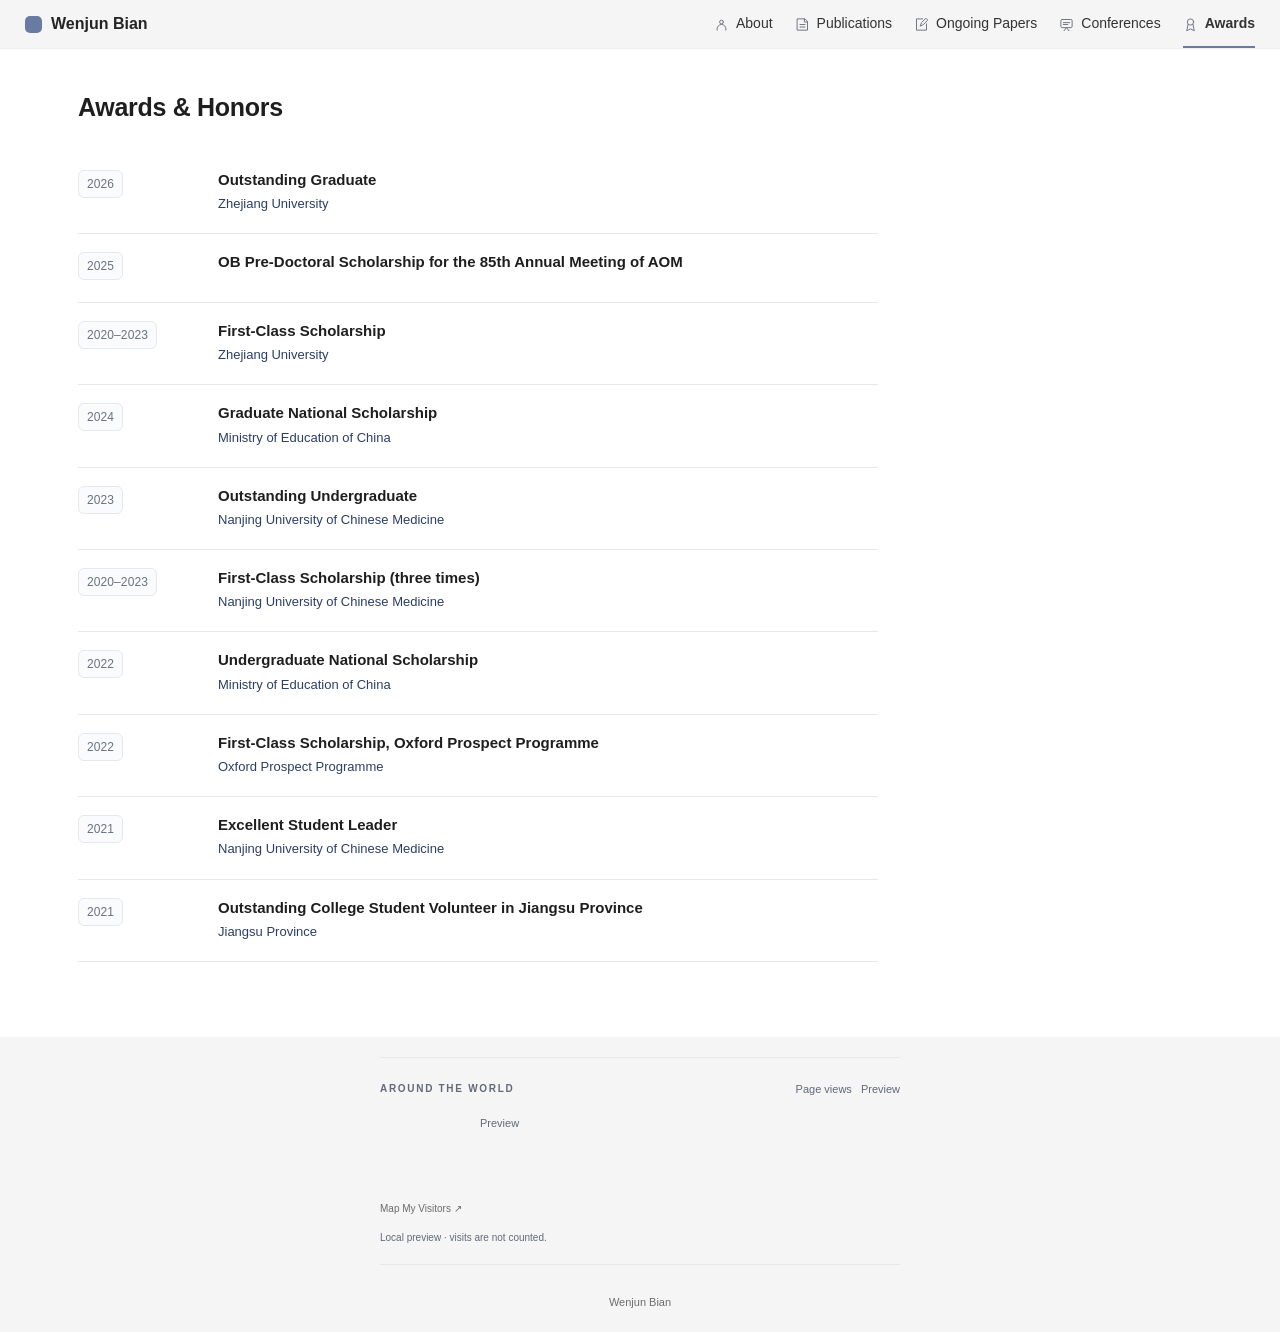
==== awards.html @ 64f79eb4 "Update website from CV Board revision 203" ====
<!doctype html>
<html lang="en"><head><meta charset="utf-8"><meta name="viewport" content="width=device-width,initial-scale=1"><meta name="referrer" content="no-referrer"><link rel="icon" href="data:image/svg+xml,%3Csvg%20xmlns%3D%22http%3A%2F%2Fwww.w3.org%2F2000%2Fsvg%22%20viewBox%3D%220%200%2032%2032%22%3E%3Crect%20x%3D%222%22%20y%3D%222%22%20width%3D%2228%22%20height%3D%2228%22%20rx%3D%228%22%20fill%3D%22%236a7ba2%22%2F%3E%3C%2Fsvg%3E"><title>Wenjun Bian · Awards</title><link rel="stylesheet" href="assets/site.css"></head>
<!-- Layout adapted from Sunkanghong Wang / PaperMod. See THIRD-PARTY-NOTICES.txt. -->
<body data-site-mode="package" data-current-page="awards"><a class="skip-link" href="#main">Skip to content</a><header class="site-header"><nav class="site-nav" aria-label="Main navigation"><a class="brand" href="index.html"><span class="brand-square" aria-hidden="true"></span>Wenjun Bian</a><ul class="site-menu"><li><a data-nav-page="about" href="index.html"><svg viewBox="0 0 24 24" fill="none" stroke="currentColor" stroke-width="1.6" stroke-linecap="round" stroke-linejoin="round" aria-hidden="true"><circle cx="12" cy="8" r="3"/><path d="M5 21v-2a7 7 0 0 1 14 0v2"/></svg>About</a></li><li><a data-nav-page="publications" href="publications.html"><svg viewBox="0 0 24 24" fill="none" stroke="currentColor" stroke-width="1.6" stroke-linecap="round" stroke-linejoin="round" aria-hidden="true"><path d="M4 3h12l4 4v14H4zM15 3v5h5M8 12h8M8 16h8"/></svg>Publications</a></li><li><a data-nav-page="ongoing-papers" href="ongoing-papers.html"><svg viewBox="0 0 24 24" fill="none" stroke="currentColor" stroke-width="1.6" stroke-linecap="round" stroke-linejoin="round" aria-hidden="true"><path d="M14 3H4v18h16V11M10 14l2-5 7-7 3 3-7 7z"/></svg>Ongoing Papers</a></li><li><a data-nav-page="conferences" href="conferences.html"><svg viewBox="0 0 24 24" fill="none" stroke="currentColor" stroke-width="1.6" stroke-linecap="round" stroke-linejoin="round" aria-hidden="true"><rect x="3" y="4" width="18" height="13" rx="2"/><path d="m8 22 4-5 4 5M7 9h10M7 12h7"/></svg>Conferences</a></li><li><a data-nav-page="awards" href="awards.html"><svg viewBox="0 0 24 24" fill="none" stroke="currentColor" stroke-width="1.6" stroke-linecap="round" stroke-linejoin="round" aria-hidden="true"><circle cx="12" cy="8" r="5"/><path d="m8 12-2 10 6-3 6 3-2-10"/></svg>Awards</a></li></ul></nav></header><main id="main"><section class="site-page paper-page" data-site-page="awards" aria-label="Awards"><div class="page-heading"><h1>Awards &amp; Honors</h1></div><div class="awards-list"><article class="award-row" id="record-hist-20261004-zju-unverified"><div><span class="experience-date">2026</span></div><div><h2>Outstanding Graduate</h2><div class="experience-subtitle">Zhejiang University</div></div></article><article class="award-row" id="record-award-1"><div><span class="experience-date">2025</span></div><div><h2>OB Pre-Doctoral Scholarship for the 85th Annual Meeting of AOM</h2></div></article><article class="award-row" id="record-c56f3f80-ce73-41f7-b70e-3d2e5900a125"><div><span class="experience-date">2020–2023</span></div><div><h2>First-Class Scholarship</h2><div class="experience-subtitle">Zhejiang University</div></div></article><article class="award-row" id="record-award-2"><div><span class="experience-date">2024</span></div><div><h2>Graduate National Scholarship</h2><div class="experience-subtitle">Ministry of Education of China</div></div></article><article class="award-row" id="record-hist-20261004-outstanding-undergrad"><div><span class="experience-date">2023</span></div><div><h2>Outstanding Undergraduate</h2><div class="experience-subtitle">Nanjing University of Chinese Medicine</div></div></article><article class="award-row" id="record-hist-20261004-firstclass"><div><span class="experience-date">2020–2023</span></div><div><h2>First-Class Scholarship (three times)</h2><div class="experience-subtitle">Nanjing University of Chinese Medicine</div></div></article><article class="award-row" id="record-award-3"><div><span class="experience-date">2022</span></div><div><h2>Undergraduate National Scholarship</h2><div class="experience-subtitle">Ministry of Education of China</div></div></article><article class="award-row" id="record-hist-20261004-oxford-scholarship"><div><span class="experience-date">2022</span></div><div><h2>First-Class Scholarship, Oxford Prospect Programme</h2><div class="experience-subtitle">Oxford Prospect Programme</div></div></article><article class="award-row" id="record-hist-20261004-student-leader"><div><span class="experience-date">2021</span></div><div><h2>Excellent Student Leader</h2><div class="experience-subtitle">Nanjing University of Chinese Medicine</div></div></article><article class="award-row" id="record-hist-20261004-jiangsu-volunteer"><div><span class="experience-date">2021</span></div><div><h2>Outstanding College Student Volunteer in Jiangsu Province</h2><div class="experience-subtitle">Jiangsu Province</div></div></article></div></section></main><footer class="site-footer"><section class="visitor-stats" aria-label="Website visits" data-visitor-stats data-counter-id="21522622" data-map-id="5mVQ2DKJAgKpBduEGVPouhYzG6Utl2SQx_JlQfQFcMo" data-map-type="globe"><div class="visitor-heading"><span>AROUND THE WORLD</span><div class="visitor-counter"><span>Page views</span><span data-visitor-counter><span class="visitor-status">—</span></span></div></div><div class="visitor-map" data-visitor-map><p class="visitor-status" data-map-status>Loading visitor map…</p></div><a class="visitor-credit" href="https://mapmyvisitors.com/" target="_blank" rel="noopener noreferrer">Map My Visitors ↗</a><p class="visitor-note" data-visitor-note>Page views include repeat visits. Locations are approximate.</p><noscript>Enable JavaScript to display visitor statistics.</noscript></section><span>Wenjun Bian</span></footer><button class="back-to-top" type="button" data-back-to-top aria-label="Back to top">↑</button><div class="site-toast" role="status" aria-live="polite"></div><script src="assets/site.js"></script></body></html>
---- assets/site.css ----
/* Adapted academic layout: Sunkanghong Wang / PaperMod (MIT). See THIRD-PARTY-NOTICES.txt. */
:root{--primary:#1e1e1e;--secondary:#626a78;--accent:#52658e;--accent-dark:#2c3e63;--soft:#f3f5f8;--card:#fafbfc;--border:#e6e8ec;--header:#f5f5f5}
*{box-sizing:border-box}html{scroll-behavior:smooth;scroll-padding-top:72px}body{margin:0;background:#fff;color:var(--primary);font-family:-apple-system,BlinkMacSystemFont,"Segoe UI","PingFang SC","Helvetica Neue",Arial,sans-serif;font-size:15px;line-height:1.65;-webkit-font-smoothing:antialiased}a{color:var(--accent-dark);text-decoration:none;text-underline-offset:3px}a:hover{text-decoration:underline}button{font:inherit;cursor:pointer}a:focus-visible,button:focus-visible,summary:focus-visible{outline:2px solid var(--accent);outline-offset:4px}img{max-width:100%}svg{width:17px;height:17px;flex:none;vertical-align:middle}h1,h2,h3,h4,p{margin:0}p{overflow-wrap:anywhere}h1,h2,h3{line-height:1.35}ul{padding-left:20px}button{color:inherit}.skip-link{position:fixed;top:-100px;left:20px;background:#fff;padding:10px;z-index:100}.skip-link:focus{top:4px}
.site-header{background:var(--header);border-bottom:1px solid #eeeeef}.site-nav{max-width:1500px;min-height:48px;margin:auto;display:flex;align-items:center;justify-content:space-between;padding:0 25px;gap:30px}.brand{display:flex;align-items:center;gap:9px;color:#242424;font-size:16px;font-weight:600;white-space:nowrap;min-height:48px}.brand:hover{text-decoration:none}.brand-square{background:#6a7ba2;width:17px;height:17px;border-radius:5px;flex:none}.site-menu{display:flex;gap:22px;align-items:center;list-style:none;padding:0;margin:0;flex-wrap:wrap}.site-menu a{display:flex;align-items:center;gap:7px;min-height:48px;color:#333;font-size:14px;white-space:nowrap;border-bottom:2px solid transparent;padding-top:2px}.site-menu a:hover{text-decoration:none;color:#52658e}.site-menu a.active{font-weight:600;border-bottom-color:#6a7ba2}.site-menu svg{width:15px;height:15px;color:#737782}
main{min-height:calc(100vh - 140px)}.site-page{max-width:1180px;margin:0 auto;padding:42px 28px 75px}.about-page{max-width:816px;padding-top:45px}.js .site-page[hidden]{display:none}.no-js-note{max-width:760px;margin:12px auto;padding:10px;color:var(--secondary);font-size:12px}
.about-hero{display:grid;grid-template-columns:180px minmax(0,1fr);gap:42px;align-items:center;padding:17px 0 37px}.about-hero.no-photo{grid-template-columns:1fr;padding-top:13px;padding-bottom:33px}.portrait-frame{border:1px solid var(--border);padding:6px;border-radius:18px;box-shadow:0 9px 26px -18px #0f19324d}.portrait{display:block;width:100%;max-height:260px;object-fit:cover;border-radius:12px}.about-name{font-size:34px;line-height:1.2;letter-spacing:-.7px;font-weight:700;overflow-wrap:anywhere}.about-name-cn{font-size:17px;color:var(--secondary);margin-top:5px}.about-role{font-size:15px;font-weight:550;color:var(--accent-dark);margin-top:15px;white-space:pre-wrap}.about-location{font-size:14px;color:var(--secondary);margin-top:6px}.short-bio{font-size:14px;line-height:1.8;color:var(--secondary);margin-top:13px}.short-bio p+p{margin-top:8px}.social-links{display:flex;gap:7px;flex-wrap:wrap;margin-top:16px}.social-link{display:inline-flex;align-items:center;gap:7px;padding:6px 10px;font-size:12px;line-height:1.5;border:1px solid var(--border);border-radius:6px;color:#333;background:#fff}.social-link:hover{background:#f5f7fb;text-decoration:none;border-color:#cbd1de}.social-link svg{width:14px;height:14px}
.about-section{border-bottom:1px solid var(--border);padding:29px 0 30px}.about-section:last-child{border-bottom:0}.section-label{font-size:11px;font-weight:650;letter-spacing:1.7px;text-transform:uppercase;color:#6a7180;display:flex;align-items:center;gap:10px;margin:0 0 21px}.section-label:before{content:"";height:1px;width:13px;background:#6a7ba2;flex:none}.prose{font-size:14px;line-height:1.85;white-space:normal;overflow-wrap:anywhere}.prose p{white-space:pre-wrap}.prose p+p{margin-top:13px}.interest-grid{display:grid;grid-template-columns:1fr 1fr;gap:12px}.interest{background:var(--card);border:1px solid var(--border);border-radius:9px;padding:17px 18px;font-size:13px;font-weight:550;display:flex;align-items:center;justify-content:space-between;gap:20px}.interest svg{color:#6a7ba2}.skill-group{background:var(--card);border:1px solid var(--border);border-radius:9px;padding:16px 18px;margin-bottom:12px}.skill-group h3{font-size:10px;color:#6a7180;text-transform:uppercase;letter-spacing:1.1px;margin-bottom:10px}.skill-tags{display:flex;gap:8px;flex-wrap:wrap}.skill-tag{display:inline-block;border:1px solid var(--border);background:#fff;border-radius:7px;padding:4px 10px;font-size:12px;color:#333}.skill-tag[open]{flex-basis:100%;border-radius:8px}.skill-tag summary{cursor:pointer}.skill-tag .prose{margin-top:10px;font-size:12px}.service-list .skill-tag{background:#f0f5ff;color:#1746a2;font-style:italic;border-color:#e3ebfa}
.timeline{border-left:1px solid #e6e8ec;margin-left:6px;padding-left:25px}.experience{position:relative;padding:0 0 25px;scroll-margin-top:30px}.experience:last-child{padding-bottom:0}.experience:before{position:absolute;content:"";width:8px;height:8px;border-radius:50%;border:2px solid #6a7ba2;background:#fff;left:-30px;top:7px}.experience-date{font-size:11px;color:#6a7180;letter-spacing:.1px;margin-bottom:4px}.experience h3{font-size:15px;font-weight:600;line-height:1.55}.experience-subtitle{font-size:13px;color:var(--accent-dark);line-height:1.7;margin-top:3px}.experience .prose{margin-top:9px;font-size:13px;color:#596171;line-height:1.75}.experience .record-links{margin-top:10px}.inline-status{font-size:11px;color:#6a7180;font-weight:400;margin-left:7px}.record-links{display:flex;flex-wrap:wrap;gap:7px;margin-top:13px}.record-link{font-size:11px;line-height:1.5;border:1px solid #dce3ee;padding:3px 9px;border-radius:5px;color:#2c3e63;background:#f7f9fc;display:inline-flex;align-items:center;gap:5px}.record-link:hover{background:#eef3ff;text-decoration:none}.record-link svg{width:12px;height:12px}.related{display:flex;flex-wrap:wrap;align-items:center;gap:5px 10px;font-size:11px;color:#6a7180;margin-top:12px}.related a{border-bottom:1px dotted #bdc7d8}.story-image{display:block;max-width:100%;max-height:420px;object-fit:contain;border-radius:8px;margin:16px 0 5px}.research-note{margin-top:14px}.research-note h4{font-size:10px;text-transform:uppercase;letter-spacing:1px;color:#6a7180;margin-bottom:5px}.research-note p{font-size:13px}.topic-tags{display:flex;gap:6px;flex-wrap:wrap;margin-top:13px}.topic-tags span{font-size:10px;border:1px solid var(--border);border-radius:5px;padding:3px 8px;color:#5f6878;background:#fafbfc}
.page-heading{display:flex;justify-content:space-between;gap:20px;align-items:center;margin-bottom:27px}.page-heading h1{font-size:25px;font-weight:650;letter-spacing:-.3px}.page-heading p{font-size:12px;color:var(--secondary);margin-top:6px}.view-toggle{display:none;padding:8px 16px;border:1px solid #65779e;border-radius:20px;background:#6a7ba2;color:#fff;font-size:12px;font-weight:600;white-space:nowrap;box-shadow:0 2px 5px #24314e17}.js .view-toggle{display:inline-flex}.view-toggle:hover{background:#52658e}.publication-layout{display:grid;grid-template-columns:minmax(0,1fr) 215px;gap:32px;align-items:start}.pub-card{border:1px solid var(--border);border-radius:9px;padding:24px;margin-bottom:22px;background:#fff;box-shadow:0 1px 2px #141e2f06;scroll-margin-top:25px;overflow-wrap:anywhere}.pub-card.with-image{display:grid;grid-template-columns:142px minmax(0,1fr);gap:22px}.pub-image{width:142px;max-height:165px;object-fit:contain;border-radius:5px}.pub-card h2{font-size:19px;line-height:1.5;font-weight:650;letter-spacing:-.35px}.pub-card h2 a{color:#202124}.pub-card h2 a:hover{color:#52658e;text-decoration:none}.authors{font-size:13px;line-height:1.8;color:#5f6368;margin-top:9px}.author-self{color:#242424;font-weight:600;text-decoration:underline;text-underline-offset:3px}.pub-meta{display:flex;gap:7px 9px;flex-wrap:wrap;align-items:center;font-size:12px;color:#666;margin-top:9px}.journal{background:#f0f5ff;color:#174ea6;font-size:11px;font-style:italic;font-weight:550;padding:3px 9px;border-radius:20px}.citation-tail{color:#6a7180;font-size:11px}.pub-status{background:#f5f6f8;border-radius:20px;padding:2px 8px;font-size:10px;color:#6a7180}.pub-overview{margin-top:15px;border-top:1px solid #edf0f3;padding-top:12px;color:#5f6878}.pub-overview summary{cursor:pointer;font-size:11px;font-weight:600;letter-spacing:.5px}.pub-overview .prose{font-size:13px;margin-top:9px}.publication-timeline{position:sticky;top:28px;padding-top:13px;max-height:80vh;overflow:auto}.publication-timeline h2{font-size:11px;font-weight:600;letter-spacing:1.2px;margin-bottom:22px}.year-block{border-left:1px solid var(--border);padding:0 0 19px 17px;position:relative;margin-left:6px}.year-block:before{content:"";position:absolute;left:-5px;top:5px;width:8px;height:8px;border:2px solid #5f6f91;border-radius:50%;background:#fff}.year-block h3{font-size:12px;font-weight:600;margin-bottom:8px}.year-block a{display:block;overflow:hidden;text-overflow:ellipsis;white-space:nowrap;font-size:11px;line-height:1.9;color:#626975;margin-bottom:3px}.year-block a:hover{color:#2c3e63}.citation-list{display:none}.list-mode .publication-cards{display:none}.list-mode .citation-list{display:block}.citation-list article{padding:19px 0;border-bottom:1px solid var(--border);font-size:14px;line-height:1.85;overflow-wrap:anywhere}.citation-list article:first-child{padding-top:0}.citation-list .record-links{margin-top:9px}.citation-list .paper-title{font-weight:550}.citation-list .venue{font-style:italic}.paper-page .record-list{max-width:820px}.paper-group{margin-bottom:30px}.paper-group h2{font-size:11px;letter-spacing:1.5px;text-transform:uppercase;color:#6a7180;margin-bottom:17px;border-bottom:1px solid var(--border);padding-bottom:12px}.paper-entry{font-size:14px;line-height:1.85;padding:0 0 20px;margin-bottom:17px;border-bottom:1px solid #edf0f3;overflow-wrap:anywhere}.paper-entry:last-child{border:0}.paper-entry .title{font-weight:550}.paper-entry .prose{margin-top:9px;font-size:13px;color:#626a78}.paper-entry .record-links{margin-top:9px}.paper-entry .stage{color:#536991;font-size:12px;display:block;margin-top:5px}.entry-year{font-size:11px;color:#6a7180;margin-bottom:4px}.awards-list{max-width:800px}.award-row{padding:18px 0;border-bottom:1px solid var(--border);display:grid;grid-template-columns:120px minmax(0,1fr);gap:20px}.award-row .experience-date{background:var(--card);border:1px solid var(--border);border-radius:6px;padding:4px 8px;align-self:start;display:inline-block;line-height:1.5}.award-row h2{font-size:15px;font-weight:600}.award-row .prose{font-size:13px;color:#626a78;margin-top:8px}.moment-card{border-bottom:1px solid var(--border);padding:0 0 30px;margin-bottom:30px}.moment-card h2{font-size:21px;margin:6px 0 14px}.moment-card .prose{font-size:14px}.site-footer{background:#f5f5f5;color:#6c6c6c;font-size:11px;text-align:center;min-height:72px;display:flex;align-items:center;justify-content:center;padding:20px 24px}.site-footer a{color:inherit}.empty-about{font-size:14px;color:#6a7180;padding-top:28px}.featured-list{display:grid;gap:10px}.featured-list a{padding:13px 16px;border:1px solid var(--border);border-radius:8px;background:var(--card);font-size:13px;font-weight:500}
@media(min-width:1500px){.site-page:not(.about-page){max-width:1220px}}
@media(max-width:1050px){.site-nav{gap:15px;padding:0 20px;flex-wrap:wrap;justify-content:flex-start}.site-menu{gap:19px}.site-menu a{min-height:42px}.publication-layout{grid-template-columns:minmax(0,1fr) 175px;gap:24px}.pub-card{padding:20px}.pub-card h2{font-size:18px}}
@media(max-width:760px){.site-nav{display:block;padding:0 18px}.brand{min-height:45px;font-size:15px}.site-menu{gap:20px;flex-wrap:nowrap;overflow:auto;scrollbar-width:thin;padding-bottom:1px}.site-menu a{font-size:12px;min-height:38px;gap:5px}.site-menu svg{width:13px;height:13px}.site-page{padding:30px 20px 45px}.about-page{padding-top:22px}.about-hero{grid-template-columns:110px minmax(0,1fr);gap:22px;padding:18px 0 27px}.about-name{font-size:27px;letter-spacing:-.5px}.about-name-cn{font-size:14px}.about-role{font-size:13px}.about-location{font-size:12px}.social-links{gap:6px}.social-link{font-size:11px;padding:5px 8px}.about-hero.no-photo{padding-top:10px}.about-section{padding:25px 0}.section-label{font-size:10px;margin-bottom:18px}.prose{font-size:13px}.interest-grid{gap:9px}.interest{padding:14px;font-size:12px}.publication-layout{grid-template-columns:1fr}.publication-timeline{display:none}.pub-card{padding:19px;margin-bottom:16px}.pub-card h2{font-size:17px}.pub-card.with-image{grid-template-columns:90px minmax(0,1fr);gap:15px}.pub-image{width:90px}.page-heading h1{font-size:23px}.view-toggle{padding:7px 13px;font-size:11px}.authors{font-size:12px}.pub-meta{gap:6px}.journal{font-size:10px}.award-row{grid-template-columns:85px minmax(0,1fr);gap:15px}.experience h3,.award-row h2{font-size:14px}.paper-entry,.citation-list article{font-size:13px}.site-footer{font-size:10px}}
@media(max-width:420px){.about-hero{grid-template-columns:1fr;gap:22px}.portrait-frame{width:135px}.about-name{font-size:28px}.short-bio{font-size:13px}.pub-card.with-image{grid-template-columns:1fr}.pub-image{width:120px}.interest-grid{grid-template-columns:1fr}.summary-private{display:none}}
@media(prefers-reduced-motion:reduce){html{scroll-behavior:auto}}
@media print{.site-header,.view-toggle,.publication-timeline,.site-footer{display:none}.site-page{display:block!important;max-width:none;padding:15px 0}.site-page[hidden]{display:block!important}.publication-layout{display:block}.pub-card,.experience{break-inside:avoid}.pub-overview{display:block}.pub-overview>.prose{display:block}.list-mode .publication-cards{display:block}.list-mode .citation-list{display:none}}
/* Complete About composition and hover/focus interactions, adapted from the reference. */
.about-page{max-width:936px;padding:30px 36px 70px}.about-hero{grid-template-columns:200px minmax(0,1fr);gap:48px;padding:28px 0 36px;margin-bottom:0}.portrait-frame{padding:7px;border-radius:18px;align-self:center}.portrait{width:200px;border-radius:14px}.portrait-monogram{width:100%;aspect-ratio:4/5;background:#f0f2f7;border-radius:12px;display:flex;flex-direction:column;align-items:center;justify-content:center;color:#52658e;border:1px solid #e3e7ef}.portrait-monogram>span{font-family:Georgia,serif;font-size:68px;letter-spacing:-7px;padding-right:7px}.portrait-monogram>small{font-size:12px;letter-spacing:3px;margin-top:17px;color:#717e96}.portrait-fallback{font-size:64px;text-align:center;display:block}.portrait-fallback[hidden]{display:none}.about-name{font-size:34px;line-height:1.15;margin-bottom:4px}.about-name-cn{margin:0 0 14px;letter-spacing:.5px}.about-motto{font:italic 16px/1.65 Georgia,serif;color:#6a7180;margin:0 0 16px}.about-role{margin:0 0 5px;font-weight:500}.about-affiliation{font-size:14px;color:#6a7180;line-height:1.65;margin-bottom:4px}.about-affiliation a{color:inherit;border-bottom:1px solid #dce1e9}.about-location{margin:0 0 14px;font-size:13px}.social-links{gap:8px;margin-top:16px;align-items:start}.social-link{font-size:12px;padding:7px 11px;border-radius:8px;transition:transform .18s,border-color .18s,box-shadow .18s}.social-link:hover{transform:translateY(-1px);border-color:#65728a;box-shadow:0 4px 12px #0f19320f}.primary-link{background:#252b35;color:#fff;border-color:#252b35}.primary-link:hover{background:#111;color:#fff}.about-section{padding:26px 0 29px}.section-label{font-size:12px;letter-spacing:1.6px;margin-bottom:20px}.about-prose{font-size:14px;line-height:1.9}.about-prose p+p{margin-top:16px}.about-prose a,.experience-summary a{color:#395c87;border-bottom:1px solid #ccd6e3}.about-work-link{margin-top:17px;font-size:12px;font-weight:600}.about-work-link a{display:inline-flex;align-items:center;gap:8px}.about-work-link svg{width:14px}
.hover-wrap{position:relative;display:inline-flex}.hover-panel{position:absolute;left:0;bottom:calc(100% + 10px);width:max-content;max-width:min(340px,calc(100vw - 44px));padding:13px 15px;background:#fff;border:1px solid var(--border);border-radius:12px;box-shadow:0 10px 28px #0f193224;opacity:0;visibility:hidden;pointer-events:none;transform:translateY(4px);transition:opacity .18s,visibility .18s,transform .18s;z-index:40}.hover-panel:after{content:"";position:absolute;height:12px;left:0;right:0;bottom:-12px}.hover-wrap:not(.dismissed):hover>.hover-panel,.hover-wrap:not(.dismissed):focus-within>.hover-panel,[data-popover].is-open>.hover-panel{opacity:1;visibility:visible;pointer-events:auto;transform:translateY(0)}.email-panel{display:flex;align-items:center;gap:12px;font-size:12px;white-space:nowrap}.copy-email{background:#f3f5f8;color:#52658e;border:1px solid #e2e6ed;padding:4px 8px;border-radius:5px;font-size:11px}.qr-wrap .hover-panel{text-align:center;width:230px;padding:12px}.qr-wrap .hover-panel>svg{display:block;width:204px;height:204px;max-width:100%}.qr-wrap .hover-panel img{width:200px;max-width:100%;height:auto}.qr-wrap .hover-panel p{font-size:11px;color:#626a78;max-width:205px;margin-top:8px}
.interest-grid{gap:14px}.interest-card{position:relative;background:#fafbfc;border:1px solid var(--border);border-radius:12px;transition:transform .2s,border-color .2s,box-shadow .2s}.interest-trigger{border:0;background:transparent;text-align:left;padding:18px 20px;display:flex;justify-content:space-between;align-items:center;gap:16px;width:100%;font-size:14px;line-height:1.5;font-weight:600;border-radius:12px;min-height:84px}.interest-icon{display:flex;align-items:center;justify-content:center;width:36px;height:36px;border:1px solid var(--border);border-radius:10px;background:#fff;color:#52658e;flex:none}.interest-icon svg{width:20px;height:20px}.interest-card:hover{border-color:#8b9abb;transform:translateY(-2px);box-shadow:0 8px 22px -10px #0f193224}.interest-pop{width:340px;max-width:min(340px,calc(100vw - 44px));bottom:calc(100% + 10px);left:0}.interest-pop .prose{font-size:13px;line-height:1.75;color:#6a7180}.interest-pop a{display:inline-block;margin-top:5px;font-size:12px;color:#3e5e8e}.interest-card:not(.dismissed):hover>.hover-panel,.interest-card:not(.dismissed):focus-within>.hover-panel{opacity:1;visibility:visible;pointer-events:auto;transform:translateY(0)}.skill-group{padding:17px 20px;border-radius:11px;background:#fafbfc}.skill-group h3{font-size:11px;font-weight:600;color:#63718b;letter-spacing:1px;margin-bottom:12px}.skill-chips{display:flex;flex-wrap:wrap;gap:8px}.skill-chip{font-size:12px;background:#fff;border:1px solid #e3e7ed;border-radius:7px;padding:5px 10px;line-height:1.5}.skill-chip a{color:#4c638a}
.rich-timeline{padding-left:26px;margin-left:6px}.rich-experience{display:flex;gap:17px;padding-bottom:29px}.rich-experience:before{top:23px;left:-32px;width:10px;height:10px;border-color:#52658e}.institution-mark{flex:none;display:flex;align-items:center;justify-content:center;width:55px;height:55px;background:#f1f3f7;border:1px solid #e0e5ee;border-radius:12px;overflow:hidden;transition:background .2s}.institution-mark:hover{background:#e9edf6;text-decoration:none}.institution-badge{color:#53668e;font-weight:650;font-size:10px;letter-spacing:.4px}.experience-body{flex:1;min-width:0}.experience-date{font-size:12px;margin-bottom:4px}.experience h3{font-size:15px;font-weight:600}.experience-subtitle{font-size:13px}.experience-subtitle a{color:#395c87}.experience-meta{font-size:12px;line-height:1.7;color:#788294;margin-top:4px}.experience-meta a{color:#52658e}.experience .prose{font-size:13px;line-height:1.8;margin-top:9px}.experience .prose p+p{margin-top:7px}.connect-panel{border:1px solid #e3e7ef;border-radius:12px;padding:24px;margin-top:24px;background:#fafbfc}.connect-panel h2{font-size:17px;font-weight:600;margin-bottom:8px}.connect-panel p{font-size:13px;color:#6a7180;margin-bottom:16px}.back-to-top{position:fixed;bottom:24px;right:24px;width:39px;height:39px;border:1px solid #dce2ec;border-radius:50%;background:#f3f5f9;color:#52658e;font-size:21px;box-shadow:0 3px 10px #25385612;opacity:0;pointer-events:none;transform:translateY(8px);transition:opacity .2s,transform .2s;z-index:25}.back-to-top.visible{opacity:1;pointer-events:auto;transform:none}.site-toast{position:fixed;bottom:22px;left:50%;transform:translateX(-50%);background:#2c3e63;color:#fff;border-radius:8px;padding:10px 16px;font-size:12px;z-index:100;display:none}.site-toast.visible{display:block}
@media(max-width:760px){.about-page{padding:22px 24px 45px}.about-hero{grid-template-columns:145px minmax(0,1fr);gap:28px;padding-top:20px}.about-name{font-size:29px}.about-name-cn{font-size:15px;margin-bottom:10px}.about-motto{font-size:14px;margin-bottom:13px}.about-role{font-size:13px}.about-affiliation{font-size:12px}.portrait-monogram>span{font-size:55px}.social-link{font-size:11px;padding:6px 9px}.interest-trigger{padding:15px;font-size:13px;min-height:86px;gap:10px}.interest-pop{max-width:min(290px,calc(100vw - 48px))}.interest-card:nth-child(even) .interest-pop{left:auto;right:0}.welcome-trigger{font-size:11px;gap:9px}.welcome-trigger small{font-size:9px}.section-label{font-size:11px}.about-prose{font-size:13px}.rich-experience{gap:13px}.institution-mark{width:44px;height:44px}.institution-badge{font-size:9px}.experience h3{font-size:14px}.experience-date{font-size:11px}.experience .prose{font-size:12px}.back-to-top{bottom:16px;right:16px}.hover-wrap .hover-panel{max-width:calc(100vw - 48px)}.email-panel{white-space:normal;flex-wrap:wrap}.email-panel a{overflow-wrap:anywhere}.qr-wrap .hover-panel{left:auto;right:0}}
@media(max-width:540px){.about-hero{grid-template-columns:1fr;gap:27px}.portrait-frame{width:152px}.portrait-monogram{aspect-ratio:1}.portrait-monogram>span{font-size:51px}.portrait-monogram>small{margin-top:4px;font-size:10px}.about-name{font-size:31px}.about-role{font-size:14px}.about-affiliation{font-size:13px}.about-location{font-size:12px}.social-link{font-size:12px}.interest-grid{grid-template-columns:1fr}.interest-trigger{min-height:68px;font-size:14px}.interest-pop,.interest-card:nth-child(even) .interest-pop{left:0;right:auto;width:100%;max-width:100%}.welcome-trigger{display:block;line-height:1.9}.welcome-trigger small{margin-top:3px}.rich-timeline{padding-left:21px}.rich-experience:before{left:-27px}.institution-mark{width:38px;height:38px}.institution-badge{font-size:8px}.rich-experience{gap:10px}.qr-wrap .hover-panel{left:0;right:auto}.about-section{padding:25px 0}.skill-group{padding:16px}.skill-chip{font-size:11px}.about-hero .hover-panel{bottom:auto;top:calc(100% + 10px)}.about-hero .hover-panel:after{bottom:auto;top:-12px}.back-to-top{width:35px;height:35px}}
@media(prefers-reduced-motion:reduce){*,*:before,*:after{scroll-behavior:auto!important;transition:none!important}}
@media print{.hover-panel,.social-links,.back-to-top,.site-toast{display:none!important}.about-hero{grid-template-columns:100px 1fr}.portrait-frame{width:100px}.portrait-monogram>span{font-size:35px}.interest-pop{position:static;opacity:1;visibility:visible;transform:none;width:auto;max-width:none;box-shadow:none;border:0;display:block!important}.interest-card{break-inside:avoid}.interest-trigger{min-height:0}.site-header,.site-footer,.connect-panel{display:none}}
.hover-panel{translate:var(--popup-shift,0px) 0}
/* On touch-sized layouts, expand in-flow to avoid clipping or viewport zoom. */
@media(max-width:760px){
 .hover-wrap>.hover-panel,.interest-card>.hover-panel{display:none;position:static;translate:none;transform:none!important;max-width:100%;width:100%;margin-top:10px}
 .hover-wrap.is-open{flex-basis:100%;display:block}
 .hover-wrap.is-open>.hover-panel,.interest-card.is-open>.hover-panel{display:block;opacity:1;visibility:visible;pointer-events:auto}
 .hover-wrap.email-wrap.is-open>.email-panel{display:flex;width:max-content;max-width:100%;flex-wrap:wrap}
 .hover-wrap.qr-wrap.is-open>.hover-panel{width:230px;max-width:100%}
 .interest-card>.hover-panel{margin:0;border:0;border-top:1px solid #e6e8ec;border-radius:0 0 12px 12px;box-shadow:none;padding:14px 17px}
 .interest-card:hover{transform:none}.hover-panel:after{display:none}
}

/* Publications: mouse previews and deliberate, accessible expansion. */
.pub-card{transition:border-color .18s,box-shadow .18s}.pub-card:hover{border-color:#bec9dc;box-shadow:0 5px 20px #24314e09}.pub-details{margin-top:18px;border-top:1px solid #e8ecf2}.pub-details-toggle{display:flex;align-items:center;gap:12px;list-style:none;padding:13px 0 3px;cursor:pointer;color:#53678c;font-size:12px;font-weight:600}.pub-details-toggle::-webkit-details-marker{display:none}.pub-details-hint{font-size:10px;font-weight:400;color:#7d8796;margin-left:auto}.pub-chevron{font-size:19px;line-height:1;transition:transform .2s}.pub-details[open]>.pub-details-toggle .pub-chevron{transform:rotate(180deg)}.pub-details-body{margin-top:14px;padding:19px 20px;background:#f7f9fc;border:1px solid #e7ecf3;border-radius:8px;color:#475263;animation:paper-reveal .18s ease-out}.pub-details-body h3{font-size:10px;letter-spacing:1.2px;text-transform:uppercase;color:#65738b;margin:0 0 9px}.pub-details-body .prose{font-size:13px;line-height:1.85}.pub-synopsis{margin-bottom:15px}.pub-section{border-top:1px solid #e0e6ef;padding:11px 0}.pub-section>summary{cursor:pointer;font-size:12px;color:#465b7f;font-weight:600;list-style-position:inside}.pub-section>.prose{padding:9px 0 1px}.pub-keywords{padding:12px 0}.pub-keywords .topic-tags{margin:0}.pub-keywords .topic-tags span{background:#fff;border:1px solid #dfe6f0;color:#526584;font-size:10px}.pub-cite .prose{font-size:12px}.citation-copy{display:none;margin-top:12px;border:1px solid #c5d0e1;border-radius:5px;padding:5px 10px;background:#fff;color:#465b7f;font-size:11px}.js .citation-copy{display:inline-block}.citation-copy:hover{background:#edf2f9}.copy-status{margin-left:10px;font-size:11px;color:#586d59}.pub-list-entry .pub-details{border-top:0;margin-top:6px}.pub-list-entry .pub-details-toggle{padding-top:4px}.pub-list-entry .pub-details-hint{margin-left:0}.pub-list-entry .pub-chevron{margin-left:auto}.pub-details-body .related{border-top:1px solid #e0e6ef;padding-top:12px}.pub-card>div{min-width:0}.pub-details-body a{overflow-wrap:anywhere}
@keyframes paper-reveal{from{opacity:.45;transform:translateY(-4px)}to{opacity:1;transform:none}}
@media(max-width:760px){.pub-details-hint{display:none}.pub-chevron{margin-left:auto}.pub-details-body{padding:15px}.pub-details-toggle{padding-top:12px;min-height:40px}.pub-section>summary{padding:3px 0}}
@media(prefers-reduced-motion:reduce){.pub-details-body{animation:none}.pub-chevron,.pub-card{transition:none}}
@media print{.pub-details,.pub-details-body{display:block!important}.pub-details:not([open])>*:not(summary){display:block!important}.citation-copy,.copy-status{display:none!important}}

.author-self{font-weight:700;color:#242424}

/* Original article figures retain their full axes, legends and captions. */
.pub-card.with-image{grid-template-columns:210px minmax(0,1fr);gap:24px}.pub-figure-cover{align-self:start}.paper-figure{margin:0}.figure-zoom{display:block;border:1px solid #e2e7ef;border-radius:8px;padding:12px;background:#fafbfd;cursor:zoom-in;text-align:center;color:#647591}.figure-zoom:hover{border-color:#9caecb;text-decoration:none;background:#f4f7fb}.figure-zoom .pub-image{display:block;width:100%;height:145px;max-height:none;object-fit:contain;border-radius:0;background:#fff}.figure-zoom>span{font-size:10px;display:block;margin-top:9px}.paper-figure figcaption{font-size:10px;line-height:1.65;color:#707987;margin-top:9px}.pub-section .paper-figure{margin-top:12px;max-width:450px}.figure-lightbox{border:1px solid #d9dfe9;border-radius:12px;width:min(1200px,94vw);max-width:94vw;max-height:92dvh;padding:0;color:#27303d;background:#fff;box-shadow:0 20px 80px #0004}.figure-lightbox::backdrop{background:#101827bd;backdrop-filter:blur(3px)}.figure-lightbox-bar{display:flex;align-items:center;gap:16px;padding:13px 20px;border-bottom:1px solid #e4e8ef;position:sticky;top:0;background:#fff;z-index:1}.figure-lightbox-bar b{font-size:13px;margin-right:auto}.figure-lightbox-bar button,.figure-lightbox-bar a{font-size:12px;padding:6px 12px;border:1px solid #d0d8e4;background:#fff;border-radius:5px;color:#475c7c}.figure-lightbox-image{display:block;width:100%;height:auto;max-height:68dvh;object-fit:contain;padding:24px}.figure-lightbox-caption{font-size:13px;line-height:1.7;padding:0 24px 24px;color:#56637a}.figure-lightbox.zoomed .figure-lightbox-image{width:auto;max-width:none;max-height:none;object-fit:initial}.figure-lightbox-view{overflow:auto;max-height:72dvh}.figure-lightbox-open{overflow:hidden}
@media(max-width:760px){.pub-card.with-image{grid-template-columns:1fr}.pub-figure-cover{width:100%}.figure-zoom .pub-image{height:175px}.paper-figure figcaption{font-size:11px}.figure-lightbox-bar{padding:10px;gap:7px}.figure-lightbox-bar b{font-size:11px}.figure-lightbox-bar button,.figure-lightbox-bar a{padding:5px 8px;font-size:11px}.figure-lightbox-image{padding:12px}.figure-lightbox-caption{font-size:12px;padding:12px}}

/* Visitor statistics: compact, centered, with the site's existing muted palette. */
.visitor-stats{max-width:520px;margin:0 auto 28px;padding:22px 0 18px;border-top:1px solid var(--border);border-bottom:1px solid var(--border);text-align:left}
.visitor-heading{display:flex;justify-content:space-between;align-items:center;gap:18px;margin-bottom:16px;color:var(--secondary);font-size:10px;letter-spacing:1.7px;font-weight:600}
.visitor-counter{display:flex;align-items:center;gap:9px;font-size:11px;letter-spacing:0;font-weight:400}.visitor-counter img{display:block;max-height:22px;max-width:120px}.visitor-counter .visitor-credit{font-size:9px}
.visitor-map{width:100%;min-height:80px;overflow:hidden;border-radius:8px}.visitor-map #mapmyvisitors-widget{max-width:100%;margin:0 auto}.visitor-map img{max-width:100%}
.visitor-credit{display:inline-block;font-size:10px;margin-top:7px;color:var(--secondary)}.visitor-note{font-size:10px;color:var(--secondary);line-height:1.7;margin:12px 0 0}.visitor-status{font-size:11px;font-weight:400;letter-spacing:0;color:var(--secondary)}
@media(max-width:540px){.visitor-heading{align-items:flex-start;flex-direction:column;gap:12px}.visitor-stats{width:100%}}

.site-footer{flex-direction:column}.visitor-stats{width:min(520px,100%)}

[data-map-type="globe"] .visitor-map{max-width:320px;margin:0 auto;overflow:hidden}
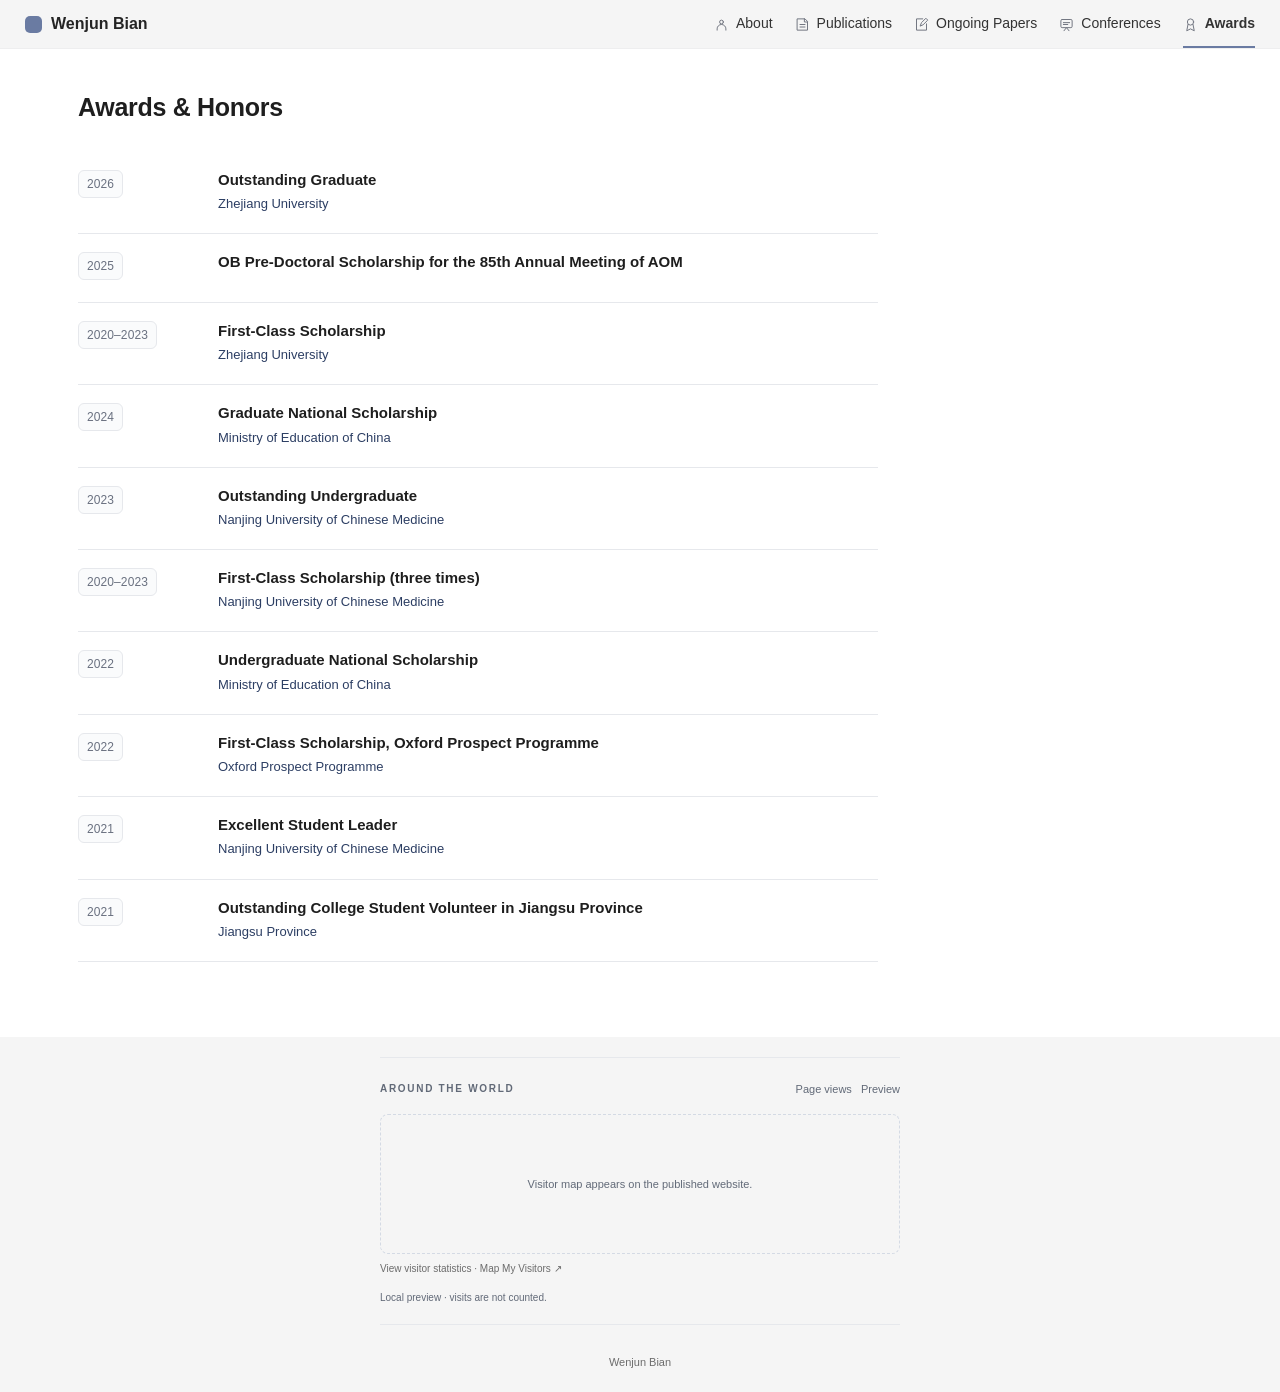
==== commit 83f16753: "Update website from CV Board revision 203" ====
--- a/awards.html
+++ b/awards.html
@@ -1,4 +1,4 @@
 <!doctype html>
 <html lang="en"><head><meta charset="utf-8"><meta name="viewport" content="width=device-width,initial-scale=1"><meta name="referrer" content="no-referrer"><link rel="icon" href="data:image/svg+xml,%3Csvg%20xmlns%3D%22http%3A%2F%2Fwww.w3.org%2F2000%2Fsvg%22%20viewBox%3D%220%200%2032%2032%22%3E%3Crect%20x%3D%222%22%20y%3D%222%22%20width%3D%2228%22%20height%3D%2228%22%20rx%3D%228%22%20fill%3D%22%236a7ba2%22%2F%3E%3C%2Fsvg%3E"><title>Wenjun Bian · Awards</title><link rel="stylesheet" href="assets/site.css"></head>
 <!-- Layout adapted from Sunkanghong Wang / PaperMod. See THIRD-PARTY-NOTICES.txt. -->
-<body data-site-mode="package" data-current-page="awards"><a class="skip-link" href="#main">Skip to content</a><header class="site-header"><nav class="site-nav" aria-label="Main navigation"><a class="brand" href="index.html"><span class="brand-square" aria-hidden="true"></span>Wenjun Bian</a><ul class="site-menu"><li><a data-nav-page="about" href="index.html"><svg viewBox="0 0 24 24" fill="none" stroke="currentColor" stroke-width="1.6" stroke-linecap="round" stroke-linejoin="round" aria-hidden="true"><circle cx="12" cy="8" r="3"/><path d="M5 21v-2a7 7 0 0 1 14 0v2"/></svg>About</a></li><li><a data-nav-page="publications" href="publications.html"><svg viewBox="0 0 24 24" fill="none" stroke="currentColor" stroke-width="1.6" stroke-linecap="round" stroke-linejoin="round" aria-hidden="true"><path d="M4 3h12l4 4v14H4zM15 3v5h5M8 12h8M8 16h8"/></svg>Publications</a></li><li><a data-nav-page="ongoing-papers" href="ongoing-papers.html"><svg viewBox="0 0 24 24" fill="none" stroke="currentColor" stroke-width="1.6" stroke-linecap="round" stroke-linejoin="round" aria-hidden="true"><path d="M14 3H4v18h16V11M10 14l2-5 7-7 3 3-7 7z"/></svg>Ongoing Papers</a></li><li><a data-nav-page="conferences" href="conferences.html"><svg viewBox="0 0 24 24" fill="none" stroke="currentColor" stroke-width="1.6" stroke-linecap="round" stroke-linejoin="round" aria-hidden="true"><rect x="3" y="4" width="18" height="13" rx="2"/><path d="m8 22 4-5 4 5M7 9h10M7 12h7"/></svg>Conferences</a></li><li><a data-nav-page="awards" href="awards.html"><svg viewBox="0 0 24 24" fill="none" stroke="currentColor" stroke-width="1.6" stroke-linecap="round" stroke-linejoin="round" aria-hidden="true"><circle cx="12" cy="8" r="5"/><path d="m8 12-2 10 6-3 6 3-2-10"/></svg>Awards</a></li></ul></nav></header><main id="main"><section class="site-page paper-page" data-site-page="awards" aria-label="Awards"><div class="page-heading"><h1>Awards &amp; Honors</h1></div><div class="awards-list"><article class="award-row" id="record-hist-20261004-zju-unverified"><div><span class="experience-date">2026</span></div><div><h2>Outstanding Graduate</h2><div class="experience-subtitle">Zhejiang University</div></div></article><article class="award-row" id="record-award-1"><div><span class="experience-date">2025</span></div><div><h2>OB Pre-Doctoral Scholarship for the 85th Annual Meeting of AOM</h2></div></article><article class="award-row" id="record-c56f3f80-ce73-41f7-b70e-3d2e5900a125"><div><span class="experience-date">2020–2023</span></div><div><h2>First-Class Scholarship</h2><div class="experience-subtitle">Zhejiang University</div></div></article><article class="award-row" id="record-award-2"><div><span class="experience-date">2024</span></div><div><h2>Graduate National Scholarship</h2><div class="experience-subtitle">Ministry of Education of China</div></div></article><article class="award-row" id="record-hist-20261004-outstanding-undergrad"><div><span class="experience-date">2023</span></div><div><h2>Outstanding Undergraduate</h2><div class="experience-subtitle">Nanjing University of Chinese Medicine</div></div></article><article class="award-row" id="record-hist-20261004-firstclass"><div><span class="experience-date">2020–2023</span></div><div><h2>First-Class Scholarship (three times)</h2><div class="experience-subtitle">Nanjing University of Chinese Medicine</div></div></article><article class="award-row" id="record-award-3"><div><span class="experience-date">2022</span></div><div><h2>Undergraduate National Scholarship</h2><div class="experience-subtitle">Ministry of Education of China</div></div></article><article class="award-row" id="record-hist-20261004-oxford-scholarship"><div><span class="experience-date">2022</span></div><div><h2>First-Class Scholarship, Oxford Prospect Programme</h2><div class="experience-subtitle">Oxford Prospect Programme</div></div></article><article class="award-row" id="record-hist-20261004-student-leader"><div><span class="experience-date">2021</span></div><div><h2>Excellent Student Leader</h2><div class="experience-subtitle">Nanjing University of Chinese Medicine</div></div></article><article class="award-row" id="record-hist-20261004-jiangsu-volunteer"><div><span class="experience-date">2021</span></div><div><h2>Outstanding College Student Volunteer in Jiangsu Province</h2><div class="experience-subtitle">Jiangsu Province</div></div></article></div></section></main><footer class="site-footer"><section class="visitor-stats" aria-label="Website visits" data-visitor-stats data-counter-id="21522622" data-map-id="5mVQ2DKJAgKpBduEGVPouhYzG6Utl2SQx_JlQfQFcMo" data-map-type="globe"><div class="visitor-heading"><span>AROUND THE WORLD</span><div class="visitor-counter"><span>Page views</span><span data-visitor-counter><span class="visitor-status">—</span></span></div></div><div class="visitor-map" data-visitor-map><p class="visitor-status" data-map-status>Loading visitor map…</p></div><a class="visitor-credit" href="https://mapmyvisitors.com/" target="_blank" rel="noopener noreferrer">Map My Visitors ↗</a><p class="visitor-note" data-visitor-note>Page views include repeat visits. Locations are approximate.</p><noscript>Enable JavaScript to display visitor statistics.</noscript></section><span>Wenjun Bian</span></footer><button class="back-to-top" type="button" data-back-to-top aria-label="Back to top">↑</button><div class="site-toast" role="status" aria-live="polite"></div><script src="assets/site.js"></script></body></html>+<body data-site-mode="package" data-current-page="awards"><a class="skip-link" href="#main">Skip to content</a><header class="site-header"><nav class="site-nav" aria-label="Main navigation"><a class="brand" href="index.html"><span class="brand-square" aria-hidden="true"></span>Wenjun Bian</a><ul class="site-menu"><li><a data-nav-page="about" href="index.html"><svg viewBox="0 0 24 24" fill="none" stroke="currentColor" stroke-width="1.6" stroke-linecap="round" stroke-linejoin="round" aria-hidden="true"><circle cx="12" cy="8" r="3"/><path d="M5 21v-2a7 7 0 0 1 14 0v2"/></svg>About</a></li><li><a data-nav-page="publications" href="publications.html"><svg viewBox="0 0 24 24" fill="none" stroke="currentColor" stroke-width="1.6" stroke-linecap="round" stroke-linejoin="round" aria-hidden="true"><path d="M4 3h12l4 4v14H4zM15 3v5h5M8 12h8M8 16h8"/></svg>Publications</a></li><li><a data-nav-page="ongoing-papers" href="ongoing-papers.html"><svg viewBox="0 0 24 24" fill="none" stroke="currentColor" stroke-width="1.6" stroke-linecap="round" stroke-linejoin="round" aria-hidden="true"><path d="M14 3H4v18h16V11M10 14l2-5 7-7 3 3-7 7z"/></svg>Ongoing Papers</a></li><li><a data-nav-page="conferences" href="conferences.html"><svg viewBox="0 0 24 24" fill="none" stroke="currentColor" stroke-width="1.6" stroke-linecap="round" stroke-linejoin="round" aria-hidden="true"><rect x="3" y="4" width="18" height="13" rx="2"/><path d="m8 22 4-5 4 5M7 9h10M7 12h7"/></svg>Conferences</a></li><li><a data-nav-page="awards" href="awards.html"><svg viewBox="0 0 24 24" fill="none" stroke="currentColor" stroke-width="1.6" stroke-linecap="round" stroke-linejoin="round" aria-hidden="true"><circle cx="12" cy="8" r="5"/><path d="m8 12-2 10 6-3 6 3-2-10"/></svg>Awards</a></li></ul></nav></header><main id="main"><section class="site-page paper-page" data-site-page="awards" aria-label="Awards"><div class="page-heading"><h1>Awards &amp; Honors</h1></div><div class="awards-list"><article class="award-row" id="record-hist-20261004-zju-unverified"><div><span class="experience-date">2026</span></div><div><h2>Outstanding Graduate</h2><div class="experience-subtitle">Zhejiang University</div></div></article><article class="award-row" id="record-award-1"><div><span class="experience-date">2025</span></div><div><h2>OB Pre-Doctoral Scholarship for the 85th Annual Meeting of AOM</h2></div></article><article class="award-row" id="record-c56f3f80-ce73-41f7-b70e-3d2e5900a125"><div><span class="experience-date">2020–2023</span></div><div><h2>First-Class Scholarship</h2><div class="experience-subtitle">Zhejiang University</div></div></article><article class="award-row" id="record-award-2"><div><span class="experience-date">2024</span></div><div><h2>Graduate National Scholarship</h2><div class="experience-subtitle">Ministry of Education of China</div></div></article><article class="award-row" id="record-hist-20261004-outstanding-undergrad"><div><span class="experience-date">2023</span></div><div><h2>Outstanding Undergraduate</h2><div class="experience-subtitle">Nanjing University of Chinese Medicine</div></div></article><article class="award-row" id="record-hist-20261004-firstclass"><div><span class="experience-date">2020–2023</span></div><div><h2>First-Class Scholarship (three times)</h2><div class="experience-subtitle">Nanjing University of Chinese Medicine</div></div></article><article class="award-row" id="record-award-3"><div><span class="experience-date">2022</span></div><div><h2>Undergraduate National Scholarship</h2><div class="experience-subtitle">Ministry of Education of China</div></div></article><article class="award-row" id="record-hist-20261004-oxford-scholarship"><div><span class="experience-date">2022</span></div><div><h2>First-Class Scholarship, Oxford Prospect Programme</h2><div class="experience-subtitle">Oxford Prospect Programme</div></div></article><article class="award-row" id="record-hist-20261004-student-leader"><div><span class="experience-date">2021</span></div><div><h2>Excellent Student Leader</h2><div class="experience-subtitle">Nanjing University of Chinese Medicine</div></div></article><article class="award-row" id="record-hist-20261004-jiangsu-volunteer"><div><span class="experience-date">2021</span></div><div><h2>Outstanding College Student Volunteer in Jiangsu Province</h2><div class="experience-subtitle">Jiangsu Province</div></div></article></div></section></main><footer class="site-footer"><section class="visitor-stats" aria-label="Website visits" data-visitor-stats data-counter-id="21522622" data-map-id="rn2HPDWK4jiPXAIjYlvKy2atAbnsWI3tAV99_zPEaNI" data-map-type="map" data-stats-url="https://mapmyvisitors.com/web/1c8pv"><div class="visitor-heading"><span>AROUND THE WORLD</span><div class="visitor-counter"><span>Page views</span><span data-visitor-counter role="status">—</span></div></div><div class="visitor-map" data-visitor-map><p class="visitor-status" data-map-status role="status">Loading visitor map…</p></div><a class="visitor-credit" href="https://mapmyvisitors.com/web/1c8pv" target="_blank" rel="noopener noreferrer">View visitor statistics · Map My Visitors ↗</a><p class="visitor-note" data-visitor-note>Page views include repeat visits. Locations are approximate.</p><noscript>Enable JavaScript to display visitor statistics.</noscript></section><span>Wenjun Bian</span></footer><button class="back-to-top" type="button" data-back-to-top aria-label="Back to top">↑</button><div class="site-toast" role="status" aria-live="polite"></div><script src="assets/site.js"></script></body></html>
--- a/assets/site.css
+++ b/assets/site.css
@@ -47,14 +47,14 @@
 .pub-card.with-image{grid-template-columns:210px minmax(0,1fr);gap:24px}.pub-figure-cover{align-self:start}.paper-figure{margin:0}.figure-zoom{display:block;border:1px solid #e2e7ef;border-radius:8px;padding:12px;background:#fafbfd;cursor:zoom-in;text-align:center;color:#647591}.figure-zoom:hover{border-color:#9caecb;text-decoration:none;background:#f4f7fb}.figure-zoom .pub-image{display:block;width:100%;height:145px;max-height:none;object-fit:contain;border-radius:0;background:#fff}.figure-zoom>span{font-size:10px;display:block;margin-top:9px}.paper-figure figcaption{font-size:10px;line-height:1.65;color:#707987;margin-top:9px}.pub-section .paper-figure{margin-top:12px;max-width:450px}.figure-lightbox{border:1px solid #d9dfe9;border-radius:12px;width:min(1200px,94vw);max-width:94vw;max-height:92dvh;padding:0;color:#27303d;background:#fff;box-shadow:0 20px 80px #0004}.figure-lightbox::backdrop{background:#101827bd;backdrop-filter:blur(3px)}.figure-lightbox-bar{display:flex;align-items:center;gap:16px;padding:13px 20px;border-bottom:1px solid #e4e8ef;position:sticky;top:0;background:#fff;z-index:1}.figure-lightbox-bar b{font-size:13px;margin-right:auto}.figure-lightbox-bar button,.figure-lightbox-bar a{font-size:12px;padding:6px 12px;border:1px solid #d0d8e4;background:#fff;border-radius:5px;color:#475c7c}.figure-lightbox-image{display:block;width:100%;height:auto;max-height:68dvh;object-fit:contain;padding:24px}.figure-lightbox-caption{font-size:13px;line-height:1.7;padding:0 24px 24px;color:#56637a}.figure-lightbox.zoomed .figure-lightbox-image{width:auto;max-width:none;max-height:none;object-fit:initial}.figure-lightbox-view{overflow:auto;max-height:72dvh}.figure-lightbox-open{overflow:hidden}
 @media(max-width:760px){.pub-card.with-image{grid-template-columns:1fr}.pub-figure-cover{width:100%}.figure-zoom .pub-image{height:175px}.paper-figure figcaption{font-size:11px}.figure-lightbox-bar{padding:10px;gap:7px}.figure-lightbox-bar b{font-size:11px}.figure-lightbox-bar button,.figure-lightbox-bar a{padding:5px 8px;font-size:11px}.figure-lightbox-image{padding:12px}.figure-lightbox-caption{font-size:12px;padding:12px}}
 
-/* Visitor statistics: compact, centered, with the site's existing muted palette. */
-.visitor-stats{max-width:520px;margin:0 auto 28px;padding:22px 0 18px;border-top:1px solid var(--border);border-bottom:1px solid var(--border);text-align:left}
+/* Visitor statistics share the footer's restrained palette. */
+.site-footer{flex-direction:column}
+.visitor-stats{width:min(520px,100%);margin:0 auto 28px;padding:22px 0 18px;border-top:1px solid var(--border);border-bottom:1px solid var(--border);text-align:left}
 .visitor-heading{display:flex;justify-content:space-between;align-items:center;gap:18px;margin-bottom:16px;color:var(--secondary);font-size:10px;letter-spacing:1.7px;font-weight:600}
-.visitor-counter{display:flex;align-items:center;gap:9px;font-size:11px;letter-spacing:0;font-weight:400}.visitor-counter img{display:block;max-height:22px;max-width:120px}.visitor-counter .visitor-credit{font-size:9px}
+.visitor-counter{display:flex;align-items:center;gap:9px;font-size:11px;letter-spacing:0;font-weight:400}.visitor-counter img{display:block;max-height:22px;max-width:120px;height:auto}
 .visitor-map{width:100%;min-height:80px;overflow:hidden;border-radius:8px}.visitor-map #mapmyvisitors-widget{max-width:100%;margin:0 auto}.visitor-map img{max-width:100%}
+[data-map-type="globe"] .visitor-map{max-width:320px;margin:0 auto}
 .visitor-credit{display:inline-block;font-size:10px;margin-top:7px;color:var(--secondary)}.visitor-note{font-size:10px;color:var(--secondary);line-height:1.7;margin:12px 0 0}.visitor-status{font-size:11px;font-weight:400;letter-spacing:0;color:var(--secondary)}
-@media(max-width:540px){.visitor-heading{align-items:flex-start;flex-direction:column;gap:12px}.visitor-stats{width:100%}}
-
-.site-footer{flex-direction:column}.visitor-stats{width:min(520px,100%)}
-
-[data-map-type="globe"] .visitor-map{max-width:320px;margin:0 auto;overflow:hidden}
+[data-stats-state="preview"] .visitor-map{display:flex;align-items:center;justify-content:center;max-width:none;min-height:140px;border:1px dashed #d4dae4;padding:18px;text-align:center}
+[data-map-state="unavailable"] .mmvst_outer,[data-map-state="unavailable"] #mapmyvisitors-widget{display:none!important}
+@media(max-width:540px){.visitor-heading{align-items:flex-start;flex-direction:column;gap:12px}}
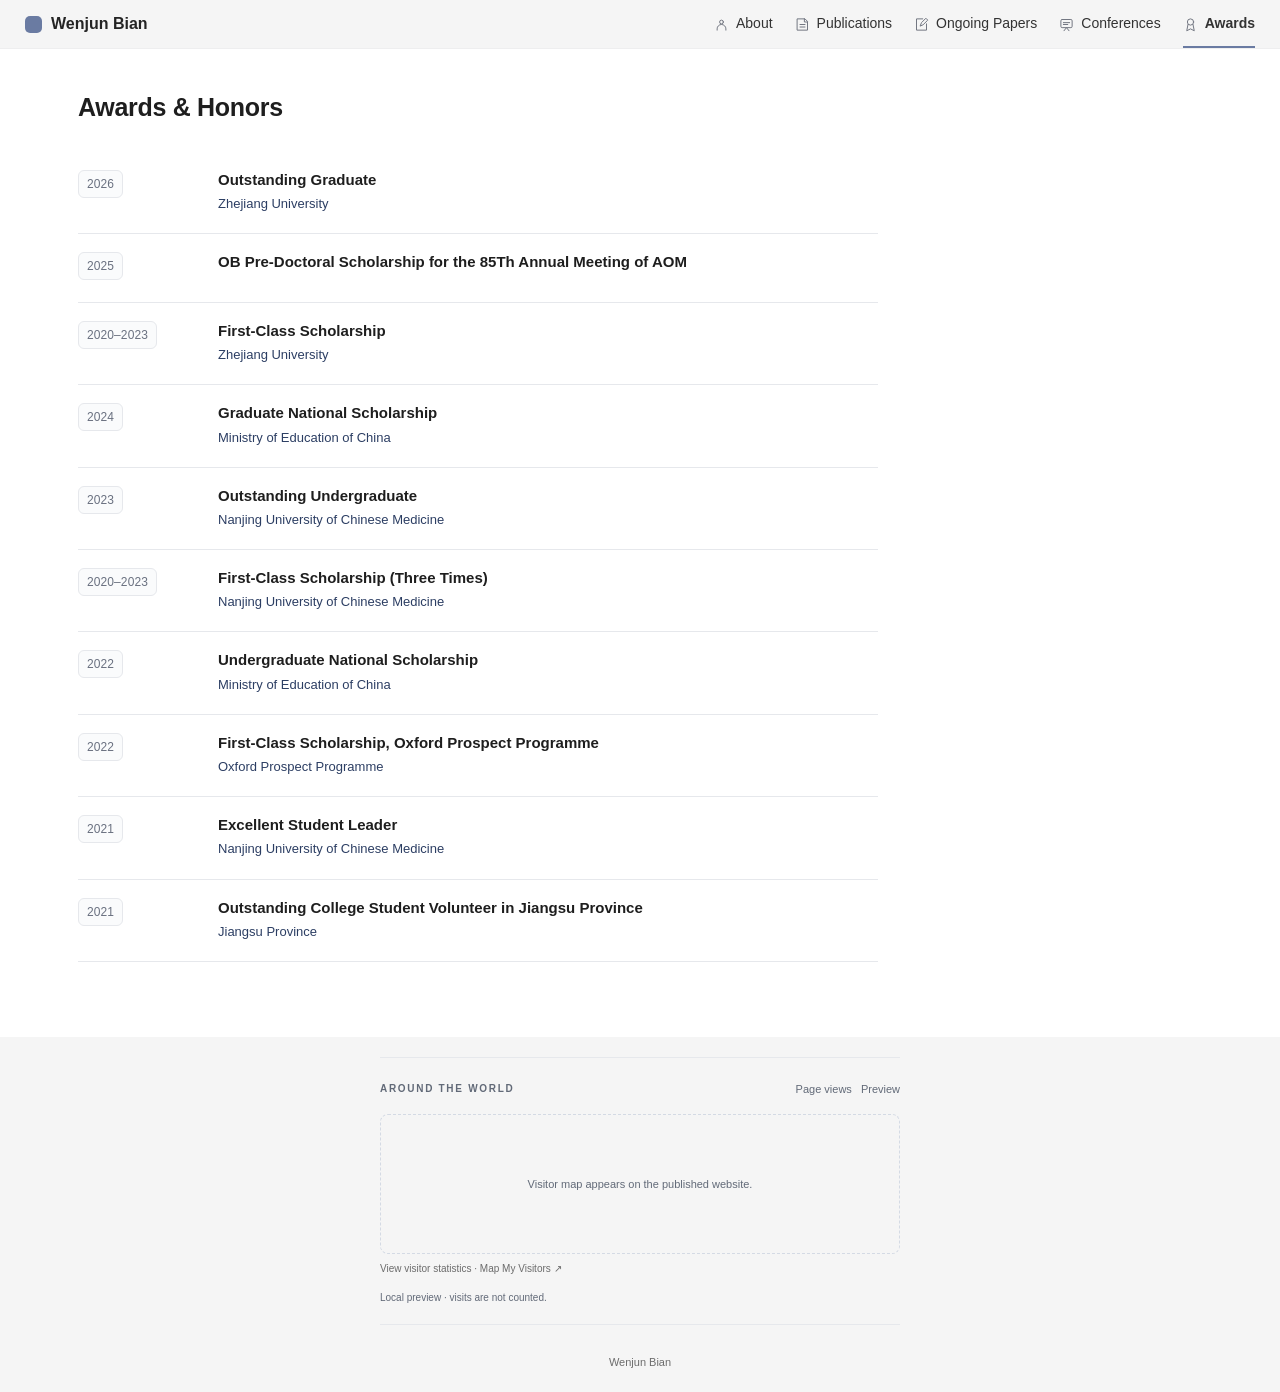
==== commit 22906e39: "Update website from CV Board revision 213" ====
--- a/awards.html
+++ b/awards.html
@@ -1,4 +1,4 @@
 <!doctype html>
 <html lang="en"><head><meta charset="utf-8"><meta name="viewport" content="width=device-width,initial-scale=1"><meta name="referrer" content="no-referrer"><link rel="icon" href="data:image/svg+xml,%3Csvg%20xmlns%3D%22http%3A%2F%2Fwww.w3.org%2F2000%2Fsvg%22%20viewBox%3D%220%200%2032%2032%22%3E%3Crect%20x%3D%222%22%20y%3D%222%22%20width%3D%2228%22%20height%3D%2228%22%20rx%3D%228%22%20fill%3D%22%236a7ba2%22%2F%3E%3C%2Fsvg%3E"><title>Wenjun Bian · Awards</title><link rel="stylesheet" href="assets/site.css"></head>
 <!-- Layout adapted from Sunkanghong Wang / PaperMod. See THIRD-PARTY-NOTICES.txt. -->
-<body data-site-mode="package" data-current-page="awards"><a class="skip-link" href="#main">Skip to content</a><header class="site-header"><nav class="site-nav" aria-label="Main navigation"><a class="brand" href="index.html"><span class="brand-square" aria-hidden="true"></span>Wenjun Bian</a><ul class="site-menu"><li><a data-nav-page="about" href="index.html"><svg viewBox="0 0 24 24" fill="none" stroke="currentColor" stroke-width="1.6" stroke-linecap="round" stroke-linejoin="round" aria-hidden="true"><circle cx="12" cy="8" r="3"/><path d="M5 21v-2a7 7 0 0 1 14 0v2"/></svg>About</a></li><li><a data-nav-page="publications" href="publications.html"><svg viewBox="0 0 24 24" fill="none" stroke="currentColor" stroke-width="1.6" stroke-linecap="round" stroke-linejoin="round" aria-hidden="true"><path d="M4 3h12l4 4v14H4zM15 3v5h5M8 12h8M8 16h8"/></svg>Publications</a></li><li><a data-nav-page="ongoing-papers" href="ongoing-papers.html"><svg viewBox="0 0 24 24" fill="none" stroke="currentColor" stroke-width="1.6" stroke-linecap="round" stroke-linejoin="round" aria-hidden="true"><path d="M14 3H4v18h16V11M10 14l2-5 7-7 3 3-7 7z"/></svg>Ongoing Papers</a></li><li><a data-nav-page="conferences" href="conferences.html"><svg viewBox="0 0 24 24" fill="none" stroke="currentColor" stroke-width="1.6" stroke-linecap="round" stroke-linejoin="round" aria-hidden="true"><rect x="3" y="4" width="18" height="13" rx="2"/><path d="m8 22 4-5 4 5M7 9h10M7 12h7"/></svg>Conferences</a></li><li><a data-nav-page="awards" href="awards.html"><svg viewBox="0 0 24 24" fill="none" stroke="currentColor" stroke-width="1.6" stroke-linecap="round" stroke-linejoin="round" aria-hidden="true"><circle cx="12" cy="8" r="5"/><path d="m8 12-2 10 6-3 6 3-2-10"/></svg>Awards</a></li></ul></nav></header><main id="main"><section class="site-page paper-page" data-site-page="awards" aria-label="Awards"><div class="page-heading"><h1>Awards &amp; Honors</h1></div><div class="awards-list"><article class="award-row" id="record-hist-20261004-zju-unverified"><div><span class="experience-date">2026</span></div><div><h2>Outstanding Graduate</h2><div class="experience-subtitle">Zhejiang University</div></div></article><article class="award-row" id="record-award-1"><div><span class="experience-date">2025</span></div><div><h2>OB Pre-Doctoral Scholarship for the 85th Annual Meeting of AOM</h2></div></article><article class="award-row" id="record-c56f3f80-ce73-41f7-b70e-3d2e5900a125"><div><span class="experience-date">2020–2023</span></div><div><h2>First-Class Scholarship</h2><div class="experience-subtitle">Zhejiang University</div></div></article><article class="award-row" id="record-award-2"><div><span class="experience-date">2024</span></div><div><h2>Graduate National Scholarship</h2><div class="experience-subtitle">Ministry of Education of China</div></div></article><article class="award-row" id="record-hist-20261004-outstanding-undergrad"><div><span class="experience-date">2023</span></div><div><h2>Outstanding Undergraduate</h2><div class="experience-subtitle">Nanjing University of Chinese Medicine</div></div></article><article class="award-row" id="record-hist-20261004-firstclass"><div><span class="experience-date">2020–2023</span></div><div><h2>First-Class Scholarship (three times)</h2><div class="experience-subtitle">Nanjing University of Chinese Medicine</div></div></article><article class="award-row" id="record-award-3"><div><span class="experience-date">2022</span></div><div><h2>Undergraduate National Scholarship</h2><div class="experience-subtitle">Ministry of Education of China</div></div></article><article class="award-row" id="record-hist-20261004-oxford-scholarship"><div><span class="experience-date">2022</span></div><div><h2>First-Class Scholarship, Oxford Prospect Programme</h2><div class="experience-subtitle">Oxford Prospect Programme</div></div></article><article class="award-row" id="record-hist-20261004-student-leader"><div><span class="experience-date">2021</span></div><div><h2>Excellent Student Leader</h2><div class="experience-subtitle">Nanjing University of Chinese Medicine</div></div></article><article class="award-row" id="record-hist-20261004-jiangsu-volunteer"><div><span class="experience-date">2021</span></div><div><h2>Outstanding College Student Volunteer in Jiangsu Province</h2><div class="experience-subtitle">Jiangsu Province</div></div></article></div></section></main><footer class="site-footer"><section class="visitor-stats" aria-label="Website visits" data-visitor-stats data-counter-id="21522622" data-map-id="rn2HPDWK4jiPXAIjYlvKy2atAbnsWI3tAV99_zPEaNI" data-map-type="map" data-stats-url="https://mapmyvisitors.com/web/1c8pv"><div class="visitor-heading"><span>AROUND THE WORLD</span><div class="visitor-counter"><span>Page views</span><span data-visitor-counter role="status">—</span></div></div><div class="visitor-map" data-visitor-map><p class="visitor-status" data-map-status role="status">Loading visitor map…</p></div><a class="visitor-credit" href="https://mapmyvisitors.com/web/1c8pv" target="_blank" rel="noopener noreferrer">View visitor statistics · Map My Visitors ↗</a><p class="visitor-note" data-visitor-note>Page views include repeat visits. Locations are approximate.</p><noscript>Enable JavaScript to display visitor statistics.</noscript></section><span>Wenjun Bian</span></footer><button class="back-to-top" type="button" data-back-to-top aria-label="Back to top">↑</button><div class="site-toast" role="status" aria-live="polite"></div><script src="assets/site.js"></script></body></html>+<body data-site-mode="package" data-current-page="awards"><a class="skip-link" href="#main">Skip to content</a><header class="site-header"><nav class="site-nav" aria-label="Main navigation"><a class="brand" href="index.html"><span class="brand-square" aria-hidden="true"></span>Wenjun Bian</a><ul class="site-menu"><li><a data-nav-page="about" href="index.html"><svg viewBox="0 0 24 24" fill="none" stroke="currentColor" stroke-width="1.6" stroke-linecap="round" stroke-linejoin="round" aria-hidden="true"><circle cx="12" cy="8" r="3"/><path d="M5 21v-2a7 7 0 0 1 14 0v2"/></svg>About</a></li><li><a data-nav-page="publications" href="publications.html"><svg viewBox="0 0 24 24" fill="none" stroke="currentColor" stroke-width="1.6" stroke-linecap="round" stroke-linejoin="round" aria-hidden="true"><path d="M4 3h12l4 4v14H4zM15 3v5h5M8 12h8M8 16h8"/></svg>Publications</a></li><li><a data-nav-page="ongoing-papers" href="ongoing-papers.html"><svg viewBox="0 0 24 24" fill="none" stroke="currentColor" stroke-width="1.6" stroke-linecap="round" stroke-linejoin="round" aria-hidden="true"><path d="M14 3H4v18h16V11M10 14l2-5 7-7 3 3-7 7z"/></svg>Ongoing Papers</a></li><li><a data-nav-page="conferences" href="conferences.html"><svg viewBox="0 0 24 24" fill="none" stroke="currentColor" stroke-width="1.6" stroke-linecap="round" stroke-linejoin="round" aria-hidden="true"><rect x="3" y="4" width="18" height="13" rx="2"/><path d="m8 22 4-5 4 5M7 9h10M7 12h7"/></svg>Conferences</a></li><li><a data-nav-page="awards" href="awards.html"><svg viewBox="0 0 24 24" fill="none" stroke="currentColor" stroke-width="1.6" stroke-linecap="round" stroke-linejoin="round" aria-hidden="true"><circle cx="12" cy="8" r="5"/><path d="m8 12-2 10 6-3 6 3-2-10"/></svg>Awards</a></li></ul></nav></header><main id="main"><section class="site-page paper-page" data-site-page="awards" aria-label="Awards"><div class="page-heading"><h1>Awards &amp; Honors</h1></div><div class="awards-list"><article class="award-row" id="record-hist-20261004-zju-unverified"><div><span class="experience-date">2026</span></div><div><h2>Outstanding Graduate</h2><div class="experience-subtitle">Zhejiang University</div></div></article><article class="award-row" id="record-award-1"><div><span class="experience-date">2025</span></div><div><h2>OB Pre-Doctoral Scholarship for the 85Th Annual Meeting of AOM</h2></div></article><article class="award-row" id="record-c56f3f80-ce73-41f7-b70e-3d2e5900a125"><div><span class="experience-date">2020–2023</span></div><div><h2>First-Class Scholarship</h2><div class="experience-subtitle">Zhejiang University</div></div></article><article class="award-row" id="record-award-2"><div><span class="experience-date">2024</span></div><div><h2>Graduate National Scholarship</h2><div class="experience-subtitle">Ministry of Education of China</div></div></article><article class="award-row" id="record-hist-20261004-outstanding-undergrad"><div><span class="experience-date">2023</span></div><div><h2>Outstanding Undergraduate</h2><div class="experience-subtitle">Nanjing University of Chinese Medicine</div></div></article><article class="award-row" id="record-hist-20261004-firstclass"><div><span class="experience-date">2020–2023</span></div><div><h2>First-Class Scholarship (Three Times)</h2><div class="experience-subtitle">Nanjing University of Chinese Medicine</div></div></article><article class="award-row" id="record-award-3"><div><span class="experience-date">2022</span></div><div><h2>Undergraduate National Scholarship</h2><div class="experience-subtitle">Ministry of Education of China</div></div></article><article class="award-row" id="record-hist-20261004-oxford-scholarship"><div><span class="experience-date">2022</span></div><div><h2>First-Class Scholarship, Oxford Prospect Programme</h2><div class="experience-subtitle">Oxford Prospect Programme</div></div></article><article class="award-row" id="record-hist-20261004-student-leader"><div><span class="experience-date">2021</span></div><div><h2>Excellent Student Leader</h2><div class="experience-subtitle">Nanjing University of Chinese Medicine</div></div></article><article class="award-row" id="record-hist-20261004-jiangsu-volunteer"><div><span class="experience-date">2021</span></div><div><h2>Outstanding College Student Volunteer in Jiangsu Province</h2><div class="experience-subtitle">Jiangsu Province</div></div></article></div></section></main><footer class="site-footer"><section class="visitor-stats" aria-label="Website visits" data-visitor-stats data-counter-id="21522622" data-map-id="rn2HPDWK4jiPXAIjYlvKy2atAbnsWI3tAV99_zPEaNI" data-map-type="map" data-stats-url="https://mapmyvisitors.com/web/1c8pv"><div class="visitor-heading"><span>AROUND THE WORLD</span><div class="visitor-counter"><span>Page views</span><span data-visitor-counter role="status">—</span></div></div><div class="visitor-map" data-visitor-map><p class="visitor-status" data-map-status role="status">Loading visitor map…</p></div><a class="visitor-credit" href="https://mapmyvisitors.com/web/1c8pv" target="_blank" rel="noopener noreferrer">View visitor statistics · Map My Visitors ↗</a><p class="visitor-note" data-visitor-note>Page views include repeat visits. Locations are approximate.</p><noscript>Enable JavaScript to display visitor statistics.</noscript></section><span>Wenjun Bian</span></footer><button class="back-to-top" type="button" data-back-to-top aria-label="Back to top">↑</button><div class="site-toast" role="status" aria-live="polite"></div><script src="assets/site.js"></script></body></html>
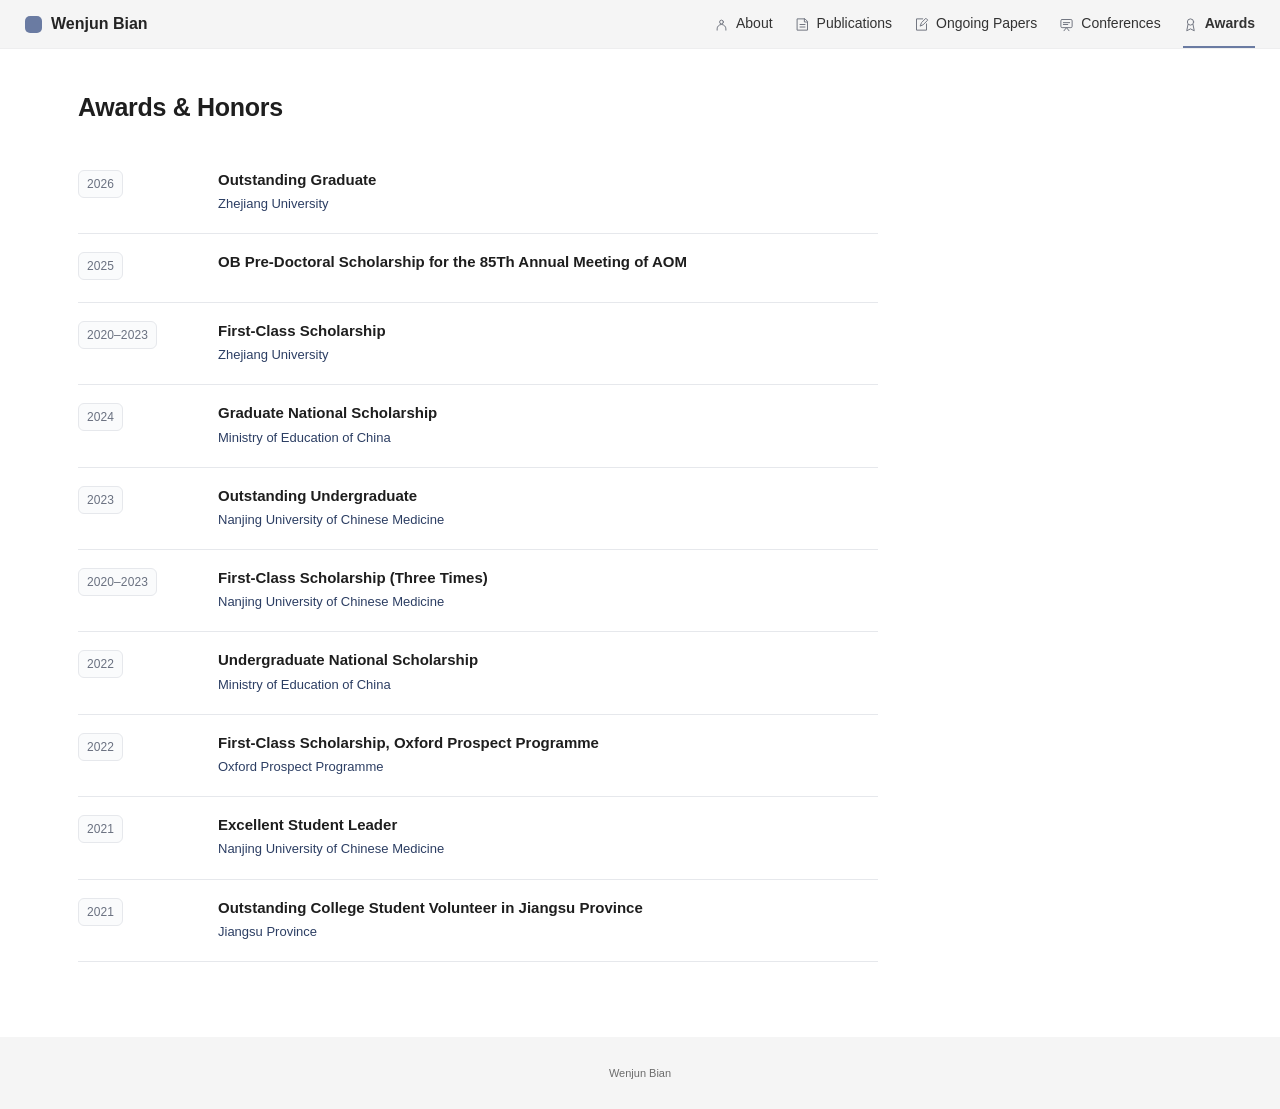
==== commit f812eda5: "Update website from CV Board revision 242" ====
--- a/awards.html
+++ b/awards.html
@@ -1,4 +1,4 @@
 <!doctype html>
 <html lang="en"><head><meta charset="utf-8"><meta name="viewport" content="width=device-width,initial-scale=1"><meta name="referrer" content="no-referrer"><link rel="icon" href="data:image/svg+xml,%3Csvg%20xmlns%3D%22http%3A%2F%2Fwww.w3.org%2F2000%2Fsvg%22%20viewBox%3D%220%200%2032%2032%22%3E%3Crect%20x%3D%222%22%20y%3D%222%22%20width%3D%2228%22%20height%3D%2228%22%20rx%3D%228%22%20fill%3D%22%236a7ba2%22%2F%3E%3C%2Fsvg%3E"><title>Wenjun Bian · Awards</title><link rel="stylesheet" href="assets/site.css"></head>
 <!-- Layout adapted from Sunkanghong Wang / PaperMod. See THIRD-PARTY-NOTICES.txt. -->
-<body data-site-mode="package" data-current-page="awards"><a class="skip-link" href="#main">Skip to content</a><header class="site-header"><nav class="site-nav" aria-label="Main navigation"><a class="brand" href="index.html"><span class="brand-square" aria-hidden="true"></span>Wenjun Bian</a><ul class="site-menu"><li><a data-nav-page="about" href="index.html"><svg viewBox="0 0 24 24" fill="none" stroke="currentColor" stroke-width="1.6" stroke-linecap="round" stroke-linejoin="round" aria-hidden="true"><circle cx="12" cy="8" r="3"/><path d="M5 21v-2a7 7 0 0 1 14 0v2"/></svg>About</a></li><li><a data-nav-page="publications" href="publications.html"><svg viewBox="0 0 24 24" fill="none" stroke="currentColor" stroke-width="1.6" stroke-linecap="round" stroke-linejoin="round" aria-hidden="true"><path d="M4 3h12l4 4v14H4zM15 3v5h5M8 12h8M8 16h8"/></svg>Publications</a></li><li><a data-nav-page="ongoing-papers" href="ongoing-papers.html"><svg viewBox="0 0 24 24" fill="none" stroke="currentColor" stroke-width="1.6" stroke-linecap="round" stroke-linejoin="round" aria-hidden="true"><path d="M14 3H4v18h16V11M10 14l2-5 7-7 3 3-7 7z"/></svg>Ongoing Papers</a></li><li><a data-nav-page="conferences" href="conferences.html"><svg viewBox="0 0 24 24" fill="none" stroke="currentColor" stroke-width="1.6" stroke-linecap="round" stroke-linejoin="round" aria-hidden="true"><rect x="3" y="4" width="18" height="13" rx="2"/><path d="m8 22 4-5 4 5M7 9h10M7 12h7"/></svg>Conferences</a></li><li><a data-nav-page="awards" href="awards.html"><svg viewBox="0 0 24 24" fill="none" stroke="currentColor" stroke-width="1.6" stroke-linecap="round" stroke-linejoin="round" aria-hidden="true"><circle cx="12" cy="8" r="5"/><path d="m8 12-2 10 6-3 6 3-2-10"/></svg>Awards</a></li></ul></nav></header><main id="main"><section class="site-page paper-page" data-site-page="awards" aria-label="Awards"><div class="page-heading"><h1>Awards &amp; Honors</h1></div><div class="awards-list"><article class="award-row" id="record-hist-20261004-zju-unverified"><div><span class="experience-date">2026</span></div><div><h2>Outstanding Graduate</h2><div class="experience-subtitle">Zhejiang University</div></div></article><article class="award-row" id="record-award-1"><div><span class="experience-date">2025</span></div><div><h2>OB Pre-Doctoral Scholarship for the 85Th Annual Meeting of AOM</h2></div></article><article class="award-row" id="record-c56f3f80-ce73-41f7-b70e-3d2e5900a125"><div><span class="experience-date">2020–2023</span></div><div><h2>First-Class Scholarship</h2><div class="experience-subtitle">Zhejiang University</div></div></article><article class="award-row" id="record-award-2"><div><span class="experience-date">2024</span></div><div><h2>Graduate National Scholarship</h2><div class="experience-subtitle">Ministry of Education of China</div></div></article><article class="award-row" id="record-hist-20261004-outstanding-undergrad"><div><span class="experience-date">2023</span></div><div><h2>Outstanding Undergraduate</h2><div class="experience-subtitle">Nanjing University of Chinese Medicine</div></div></article><article class="award-row" id="record-hist-20261004-firstclass"><div><span class="experience-date">2020–2023</span></div><div><h2>First-Class Scholarship (Three Times)</h2><div class="experience-subtitle">Nanjing University of Chinese Medicine</div></div></article><article class="award-row" id="record-award-3"><div><span class="experience-date">2022</span></div><div><h2>Undergraduate National Scholarship</h2><div class="experience-subtitle">Ministry of Education of China</div></div></article><article class="award-row" id="record-hist-20261004-oxford-scholarship"><div><span class="experience-date">2022</span></div><div><h2>First-Class Scholarship, Oxford Prospect Programme</h2><div class="experience-subtitle">Oxford Prospect Programme</div></div></article><article class="award-row" id="record-hist-20261004-student-leader"><div><span class="experience-date">2021</span></div><div><h2>Excellent Student Leader</h2><div class="experience-subtitle">Nanjing University of Chinese Medicine</div></div></article><article class="award-row" id="record-hist-20261004-jiangsu-volunteer"><div><span class="experience-date">2021</span></div><div><h2>Outstanding College Student Volunteer in Jiangsu Province</h2><div class="experience-subtitle">Jiangsu Province</div></div></article></div></section></main><footer class="site-footer"><section class="visitor-stats" aria-label="Website visits" data-visitor-stats data-counter-id="21522622" data-map-id="rn2HPDWK4jiPXAIjYlvKy2atAbnsWI3tAV99_zPEaNI" data-map-type="map" data-stats-url="https://mapmyvisitors.com/web/1c8pv"><div class="visitor-heading"><span>AROUND THE WORLD</span><div class="visitor-counter"><span>Page views</span><span data-visitor-counter role="status">—</span></div></div><div class="visitor-map" data-visitor-map><p class="visitor-status" data-map-status role="status">Loading visitor map…</p></div><a class="visitor-credit" href="https://mapmyvisitors.com/web/1c8pv" target="_blank" rel="noopener noreferrer">View visitor statistics · Map My Visitors ↗</a><p class="visitor-note" data-visitor-note>Page views include repeat visits. Locations are approximate.</p><noscript>Enable JavaScript to display visitor statistics.</noscript></section><span>Wenjun Bian</span></footer><button class="back-to-top" type="button" data-back-to-top aria-label="Back to top">↑</button><div class="site-toast" role="status" aria-live="polite"></div><script src="assets/site.js"></script></body></html>+<body data-site-origin="https://wenjunbian.github.io" data-site-mode="package" data-current-page="awards"><a class="skip-link" href="#main">Skip to content</a><header class="site-header"><nav class="site-nav" aria-label="Main navigation"><a class="brand" href="index.html"><span class="brand-square" aria-hidden="true"></span>Wenjun Bian</a><ul class="site-menu"><li><a data-nav-page="about" href="index.html"><svg viewBox="0 0 24 24" fill="none" stroke="currentColor" stroke-width="1.6" stroke-linecap="round" stroke-linejoin="round" aria-hidden="true"><circle cx="12" cy="8" r="3"/><path d="M5 21v-2a7 7 0 0 1 14 0v2"/></svg>About</a></li><li><a data-nav-page="publications" href="publications.html"><svg viewBox="0 0 24 24" fill="none" stroke="currentColor" stroke-width="1.6" stroke-linecap="round" stroke-linejoin="round" aria-hidden="true"><path d="M4 3h12l4 4v14H4zM15 3v5h5M8 12h8M8 16h8"/></svg>Publications</a></li><li><a data-nav-page="ongoing-papers" href="ongoing-papers.html"><svg viewBox="0 0 24 24" fill="none" stroke="currentColor" stroke-width="1.6" stroke-linecap="round" stroke-linejoin="round" aria-hidden="true"><path d="M14 3H4v18h16V11M10 14l2-5 7-7 3 3-7 7z"/></svg>Ongoing Papers</a></li><li><a data-nav-page="conferences" href="conferences.html"><svg viewBox="0 0 24 24" fill="none" stroke="currentColor" stroke-width="1.6" stroke-linecap="round" stroke-linejoin="round" aria-hidden="true"><rect x="3" y="4" width="18" height="13" rx="2"/><path d="m8 22 4-5 4 5M7 9h10M7 12h7"/></svg>Conferences</a></li><li><a data-nav-page="awards" href="awards.html"><svg viewBox="0 0 24 24" fill="none" stroke="currentColor" stroke-width="1.6" stroke-linecap="round" stroke-linejoin="round" aria-hidden="true"><circle cx="12" cy="8" r="5"/><path d="m8 12-2 10 6-3 6 3-2-10"/></svg>Awards</a></li></ul></nav></header><main id="main"><section class="site-page paper-page" data-site-page="awards" aria-label="Awards"><div class="page-heading"><h1>Awards &amp; Honors</h1></div><div class="awards-list"><article class="award-row" id="record-hist-20261004-zju-unverified"><div><span class="experience-date">2026</span></div><div><h2>Outstanding Graduate</h2><div class="experience-subtitle">Zhejiang University</div></div></article><article class="award-row" id="record-award-1"><div><span class="experience-date">2025</span></div><div><h2>OB Pre-Doctoral Scholarship for the 85Th Annual Meeting of AOM</h2></div></article><article class="award-row" id="record-c56f3f80-ce73-41f7-b70e-3d2e5900a125"><div><span class="experience-date">2020–2023</span></div><div><h2>First-Class Scholarship</h2><div class="experience-subtitle">Zhejiang University</div></div></article><article class="award-row" id="record-award-2"><div><span class="experience-date">2024</span></div><div><h2>Graduate National Scholarship</h2><div class="experience-subtitle">Ministry of Education of China</div></div></article><article class="award-row" id="record-hist-20261004-outstanding-undergrad"><div><span class="experience-date">2023</span></div><div><h2>Outstanding Undergraduate</h2><div class="experience-subtitle">Nanjing University of Chinese Medicine</div></div></article><article class="award-row" id="record-hist-20261004-firstclass"><div><span class="experience-date">2020–2023</span></div><div><h2>First-Class Scholarship (Three Times)</h2><div class="experience-subtitle">Nanjing University of Chinese Medicine</div></div></article><article class="award-row" id="record-award-3"><div><span class="experience-date">2022</span></div><div><h2>Undergraduate National Scholarship</h2><div class="experience-subtitle">Ministry of Education of China</div></div></article><article class="award-row" id="record-hist-20261004-oxford-scholarship"><div><span class="experience-date">2022</span></div><div><h2>First-Class Scholarship, Oxford Prospect Programme</h2><div class="experience-subtitle">Oxford Prospect Programme</div></div></article><article class="award-row" id="record-hist-20261004-student-leader"><div><span class="experience-date">2021</span></div><div><h2>Excellent Student Leader</h2><div class="experience-subtitle">Nanjing University of Chinese Medicine</div></div></article><article class="award-row" id="record-hist-20261004-jiangsu-volunteer"><div><span class="experience-date">2021</span></div><div><h2>Outstanding College Student Volunteer in Jiangsu Province</h2><div class="experience-subtitle">Jiangsu Province</div></div></article></div></section></main><footer class="site-footer"><span>Wenjun Bian</span></footer><button class="back-to-top" type="button" data-back-to-top aria-label="Back to top">↑</button><div class="site-toast" role="status" aria-live="polite"></div><script src="assets/site.js"></script></body></html>
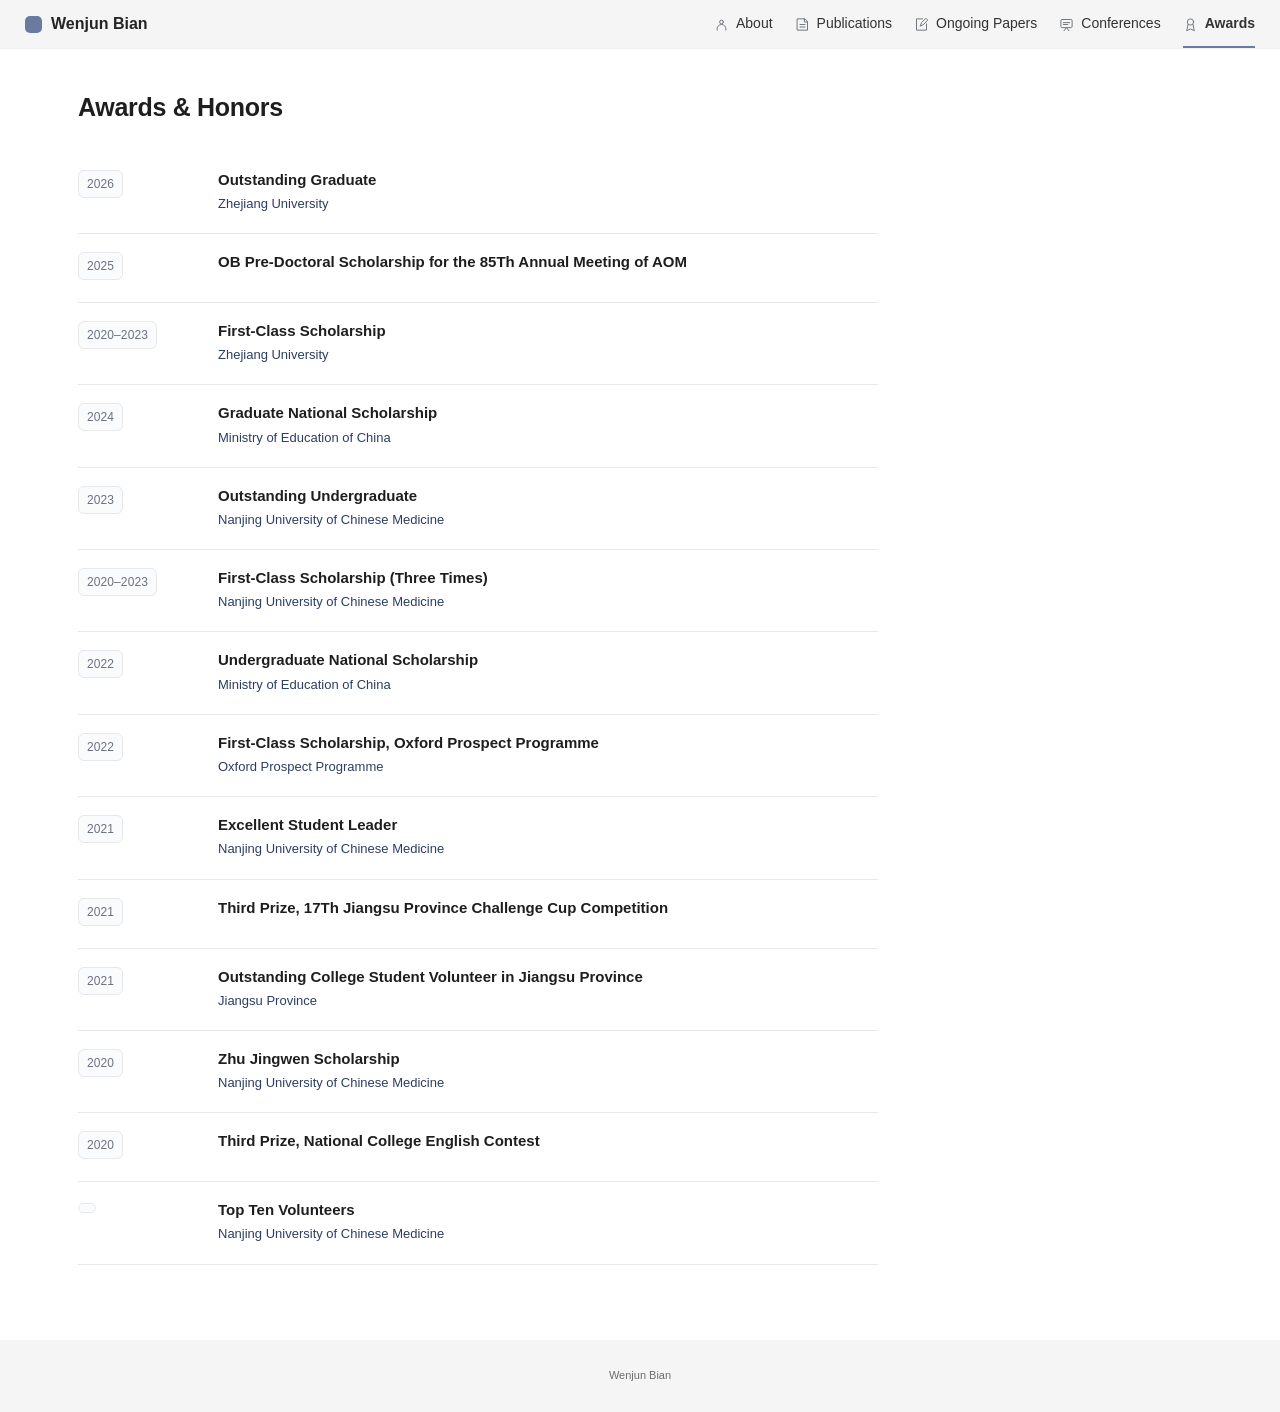
==== commit 9bddb52a: "Update website from CV Board revision 246" ====
--- a/awards.html
+++ b/awards.html
@@ -1,4 +1,4 @@
 <!doctype html>
 <html lang="en"><head><meta charset="utf-8"><meta name="viewport" content="width=device-width,initial-scale=1"><meta name="referrer" content="no-referrer"><link rel="icon" href="data:image/svg+xml,%3Csvg%20xmlns%3D%22http%3A%2F%2Fwww.w3.org%2F2000%2Fsvg%22%20viewBox%3D%220%200%2032%2032%22%3E%3Crect%20x%3D%222%22%20y%3D%222%22%20width%3D%2228%22%20height%3D%2228%22%20rx%3D%228%22%20fill%3D%22%236a7ba2%22%2F%3E%3C%2Fsvg%3E"><title>Wenjun Bian · Awards</title><link rel="stylesheet" href="assets/site.css"></head>
 <!-- Layout adapted from Sunkanghong Wang / PaperMod. See THIRD-PARTY-NOTICES.txt. -->
-<body data-site-origin="https://wenjunbian.github.io" data-site-mode="package" data-current-page="awards"><a class="skip-link" href="#main">Skip to content</a><header class="site-header"><nav class="site-nav" aria-label="Main navigation"><a class="brand" href="index.html"><span class="brand-square" aria-hidden="true"></span>Wenjun Bian</a><ul class="site-menu"><li><a data-nav-page="about" href="index.html"><svg viewBox="0 0 24 24" fill="none" stroke="currentColor" stroke-width="1.6" stroke-linecap="round" stroke-linejoin="round" aria-hidden="true"><circle cx="12" cy="8" r="3"/><path d="M5 21v-2a7 7 0 0 1 14 0v2"/></svg>About</a></li><li><a data-nav-page="publications" href="publications.html"><svg viewBox="0 0 24 24" fill="none" stroke="currentColor" stroke-width="1.6" stroke-linecap="round" stroke-linejoin="round" aria-hidden="true"><path d="M4 3h12l4 4v14H4zM15 3v5h5M8 12h8M8 16h8"/></svg>Publications</a></li><li><a data-nav-page="ongoing-papers" href="ongoing-papers.html"><svg viewBox="0 0 24 24" fill="none" stroke="currentColor" stroke-width="1.6" stroke-linecap="round" stroke-linejoin="round" aria-hidden="true"><path d="M14 3H4v18h16V11M10 14l2-5 7-7 3 3-7 7z"/></svg>Ongoing Papers</a></li><li><a data-nav-page="conferences" href="conferences.html"><svg viewBox="0 0 24 24" fill="none" stroke="currentColor" stroke-width="1.6" stroke-linecap="round" stroke-linejoin="round" aria-hidden="true"><rect x="3" y="4" width="18" height="13" rx="2"/><path d="m8 22 4-5 4 5M7 9h10M7 12h7"/></svg>Conferences</a></li><li><a data-nav-page="awards" href="awards.html"><svg viewBox="0 0 24 24" fill="none" stroke="currentColor" stroke-width="1.6" stroke-linecap="round" stroke-linejoin="round" aria-hidden="true"><circle cx="12" cy="8" r="5"/><path d="m8 12-2 10 6-3 6 3-2-10"/></svg>Awards</a></li></ul></nav></header><main id="main"><section class="site-page paper-page" data-site-page="awards" aria-label="Awards"><div class="page-heading"><h1>Awards &amp; Honors</h1></div><div class="awards-list"><article class="award-row" id="record-hist-20261004-zju-unverified"><div><span class="experience-date">2026</span></div><div><h2>Outstanding Graduate</h2><div class="experience-subtitle">Zhejiang University</div></div></article><article class="award-row" id="record-award-1"><div><span class="experience-date">2025</span></div><div><h2>OB Pre-Doctoral Scholarship for the 85Th Annual Meeting of AOM</h2></div></article><article class="award-row" id="record-c56f3f80-ce73-41f7-b70e-3d2e5900a125"><div><span class="experience-date">2020–2023</span></div><div><h2>First-Class Scholarship</h2><div class="experience-subtitle">Zhejiang University</div></div></article><article class="award-row" id="record-award-2"><div><span class="experience-date">2024</span></div><div><h2>Graduate National Scholarship</h2><div class="experience-subtitle">Ministry of Education of China</div></div></article><article class="award-row" id="record-hist-20261004-outstanding-undergrad"><div><span class="experience-date">2023</span></div><div><h2>Outstanding Undergraduate</h2><div class="experience-subtitle">Nanjing University of Chinese Medicine</div></div></article><article class="award-row" id="record-hist-20261004-firstclass"><div><span class="experience-date">2020–2023</span></div><div><h2>First-Class Scholarship (Three Times)</h2><div class="experience-subtitle">Nanjing University of Chinese Medicine</div></div></article><article class="award-row" id="record-award-3"><div><span class="experience-date">2022</span></div><div><h2>Undergraduate National Scholarship</h2><div class="experience-subtitle">Ministry of Education of China</div></div></article><article class="award-row" id="record-hist-20261004-oxford-scholarship"><div><span class="experience-date">2022</span></div><div><h2>First-Class Scholarship, Oxford Prospect Programme</h2><div class="experience-subtitle">Oxford Prospect Programme</div></div></article><article class="award-row" id="record-hist-20261004-student-leader"><div><span class="experience-date">2021</span></div><div><h2>Excellent Student Leader</h2><div class="experience-subtitle">Nanjing University of Chinese Medicine</div></div></article><article class="award-row" id="record-hist-20261004-jiangsu-volunteer"><div><span class="experience-date">2021</span></div><div><h2>Outstanding College Student Volunteer in Jiangsu Province</h2><div class="experience-subtitle">Jiangsu Province</div></div></article></div></section></main><footer class="site-footer"><span>Wenjun Bian</span></footer><button class="back-to-top" type="button" data-back-to-top aria-label="Back to top">↑</button><div class="site-toast" role="status" aria-live="polite"></div><script src="assets/site.js"></script></body></html>+<body data-site-origin="https://wenjunbian.github.io" data-site-mode="package" data-current-page="awards"><a class="skip-link" href="#main">Skip to content</a><header class="site-header"><nav class="site-nav" aria-label="Main navigation"><a class="brand" href="index.html"><span class="brand-square" aria-hidden="true"></span>Wenjun Bian</a><ul class="site-menu"><li><a data-nav-page="about" href="index.html"><svg viewBox="0 0 24 24" fill="none" stroke="currentColor" stroke-width="1.6" stroke-linecap="round" stroke-linejoin="round" aria-hidden="true"><circle cx="12" cy="8" r="3"/><path d="M5 21v-2a7 7 0 0 1 14 0v2"/></svg>About</a></li><li><a data-nav-page="publications" href="publications.html"><svg viewBox="0 0 24 24" fill="none" stroke="currentColor" stroke-width="1.6" stroke-linecap="round" stroke-linejoin="round" aria-hidden="true"><path d="M4 3h12l4 4v14H4zM15 3v5h5M8 12h8M8 16h8"/></svg>Publications</a></li><li><a data-nav-page="ongoing-papers" href="ongoing-papers.html"><svg viewBox="0 0 24 24" fill="none" stroke="currentColor" stroke-width="1.6" stroke-linecap="round" stroke-linejoin="round" aria-hidden="true"><path d="M14 3H4v18h16V11M10 14l2-5 7-7 3 3-7 7z"/></svg>Ongoing Papers</a></li><li><a data-nav-page="conferences" href="conferences.html"><svg viewBox="0 0 24 24" fill="none" stroke="currentColor" stroke-width="1.6" stroke-linecap="round" stroke-linejoin="round" aria-hidden="true"><rect x="3" y="4" width="18" height="13" rx="2"/><path d="m8 22 4-5 4 5M7 9h10M7 12h7"/></svg>Conferences</a></li><li><a data-nav-page="awards" href="awards.html"><svg viewBox="0 0 24 24" fill="none" stroke="currentColor" stroke-width="1.6" stroke-linecap="round" stroke-linejoin="round" aria-hidden="true"><circle cx="12" cy="8" r="5"/><path d="m8 12-2 10 6-3 6 3-2-10"/></svg>Awards</a></li></ul></nav></header><main id="main"><section class="site-page paper-page" data-site-page="awards" aria-label="Awards"><div class="page-heading"><h1>Awards &amp; Honors</h1></div><div class="awards-list"><article class="award-row" id="record-hist-20261004-zju-unverified"><div><span class="experience-date">2026</span></div><div><h2>Outstanding Graduate</h2><div class="experience-subtitle">Zhejiang University</div></div></article><article class="award-row" id="record-award-1"><div><span class="experience-date">2025</span></div><div><h2>OB Pre-Doctoral Scholarship for the 85Th Annual Meeting of AOM</h2></div></article><article class="award-row" id="record-c56f3f80-ce73-41f7-b70e-3d2e5900a125"><div><span class="experience-date">2020–2023</span></div><div><h2>First-Class Scholarship</h2><div class="experience-subtitle">Zhejiang University</div></div></article><article class="award-row" id="record-award-2"><div><span class="experience-date">2024</span></div><div><h2>Graduate National Scholarship</h2><div class="experience-subtitle">Ministry of Education of China</div></div></article><article class="award-row" id="record-hist-20261004-outstanding-undergrad"><div><span class="experience-date">2023</span></div><div><h2>Outstanding Undergraduate</h2><div class="experience-subtitle">Nanjing University of Chinese Medicine</div></div></article><article class="award-row" id="record-hist-20261004-firstclass"><div><span class="experience-date">2020–2023</span></div><div><h2>First-Class Scholarship (Three Times)</h2><div class="experience-subtitle">Nanjing University of Chinese Medicine</div></div></article><article class="award-row" id="record-award-3"><div><span class="experience-date">2022</span></div><div><h2>Undergraduate National Scholarship</h2><div class="experience-subtitle">Ministry of Education of China</div></div></article><article class="award-row" id="record-hist-20261004-oxford-scholarship"><div><span class="experience-date">2022</span></div><div><h2>First-Class Scholarship, Oxford Prospect Programme</h2><div class="experience-subtitle">Oxford Prospect Programme</div></div></article><article class="award-row" id="record-hist-20261004-student-leader"><div><span class="experience-date">2021</span></div><div><h2>Excellent Student Leader</h2><div class="experience-subtitle">Nanjing University of Chinese Medicine</div></div></article><article class="award-row" id="record-hist-20261004-challenge-cup"><div><span class="experience-date">2021</span></div><div><h2>Third Prize, 17Th Jiangsu Province Challenge Cup Competition</h2></div></article><article class="award-row" id="record-hist-20261004-jiangsu-volunteer"><div><span class="experience-date">2021</span></div><div><h2>Outstanding College Student Volunteer in Jiangsu Province</h2><div class="experience-subtitle">Jiangsu Province</div></div></article><article class="award-row" id="record-hist-20261004-zhu"><div><span class="experience-date">2020</span></div><div><h2>Zhu Jingwen Scholarship</h2><div class="experience-subtitle">Nanjing University of Chinese Medicine</div></div></article><article class="award-row" id="record-hist-20261004-english-contest"><div><span class="experience-date">2020</span></div><div><h2>Third Prize, National College English Contest</h2></div></article><article class="award-row" id="record-hist-20261004-topten-volunteer"><div><span class="experience-date"></span></div><div><h2>Top Ten Volunteers</h2><div class="experience-subtitle">Nanjing University of Chinese Medicine</div></div></article></div></section></main><footer class="site-footer"><span>Wenjun Bian</span></footer><button class="back-to-top" type="button" data-back-to-top aria-label="Back to top">↑</button><div class="site-toast" role="status" aria-live="polite"></div><script src="assets/site.js"></script></body></html>
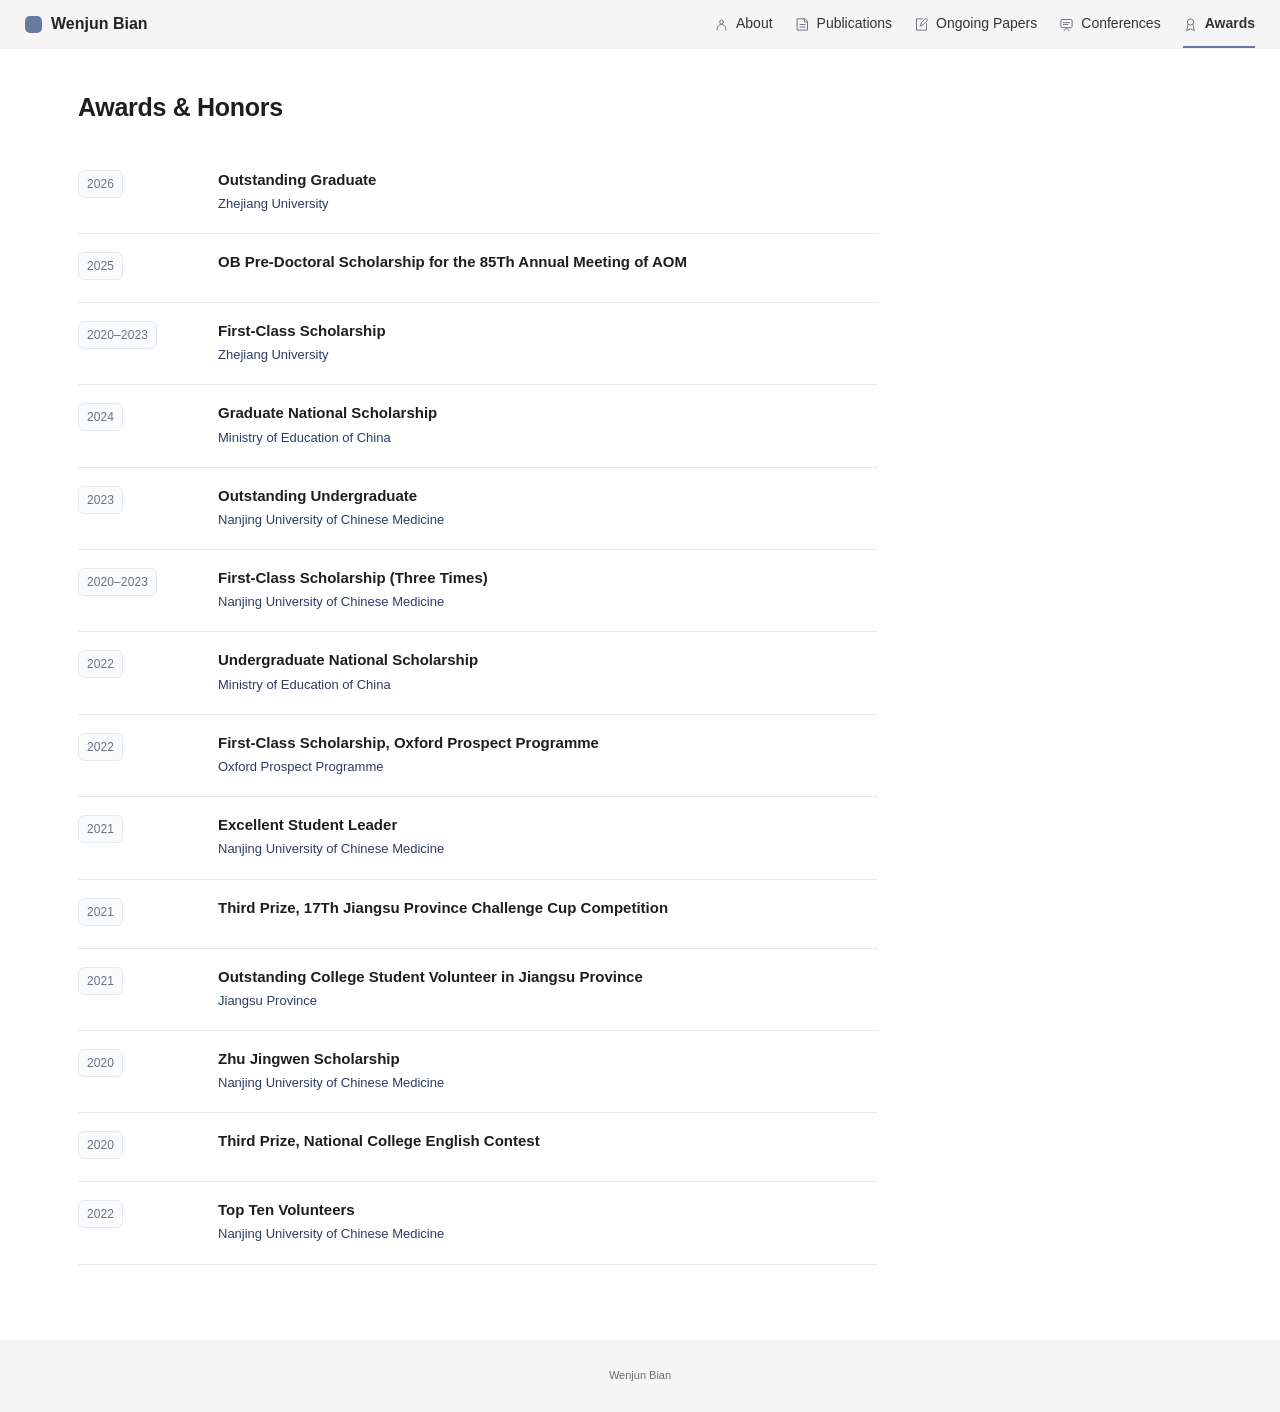
==== commit 7f84f3d0: "Update website from CV Board revision 247" ====
--- a/awards.html
+++ b/awards.html
@@ -1,4 +1,4 @@
 <!doctype html>
 <html lang="en"><head><meta charset="utf-8"><meta name="viewport" content="width=device-width,initial-scale=1"><meta name="referrer" content="no-referrer"><link rel="icon" href="data:image/svg+xml,%3Csvg%20xmlns%3D%22http%3A%2F%2Fwww.w3.org%2F2000%2Fsvg%22%20viewBox%3D%220%200%2032%2032%22%3E%3Crect%20x%3D%222%22%20y%3D%222%22%20width%3D%2228%22%20height%3D%2228%22%20rx%3D%228%22%20fill%3D%22%236a7ba2%22%2F%3E%3C%2Fsvg%3E"><title>Wenjun Bian · Awards</title><link rel="stylesheet" href="assets/site.css"></head>
 <!-- Layout adapted from Sunkanghong Wang / PaperMod. See THIRD-PARTY-NOTICES.txt. -->
-<body data-site-origin="https://wenjunbian.github.io" data-site-mode="package" data-current-page="awards"><a class="skip-link" href="#main">Skip to content</a><header class="site-header"><nav class="site-nav" aria-label="Main navigation"><a class="brand" href="index.html"><span class="brand-square" aria-hidden="true"></span>Wenjun Bian</a><ul class="site-menu"><li><a data-nav-page="about" href="index.html"><svg viewBox="0 0 24 24" fill="none" stroke="currentColor" stroke-width="1.6" stroke-linecap="round" stroke-linejoin="round" aria-hidden="true"><circle cx="12" cy="8" r="3"/><path d="M5 21v-2a7 7 0 0 1 14 0v2"/></svg>About</a></li><li><a data-nav-page="publications" href="publications.html"><svg viewBox="0 0 24 24" fill="none" stroke="currentColor" stroke-width="1.6" stroke-linecap="round" stroke-linejoin="round" aria-hidden="true"><path d="M4 3h12l4 4v14H4zM15 3v5h5M8 12h8M8 16h8"/></svg>Publications</a></li><li><a data-nav-page="ongoing-papers" href="ongoing-papers.html"><svg viewBox="0 0 24 24" fill="none" stroke="currentColor" stroke-width="1.6" stroke-linecap="round" stroke-linejoin="round" aria-hidden="true"><path d="M14 3H4v18h16V11M10 14l2-5 7-7 3 3-7 7z"/></svg>Ongoing Papers</a></li><li><a data-nav-page="conferences" href="conferences.html"><svg viewBox="0 0 24 24" fill="none" stroke="currentColor" stroke-width="1.6" stroke-linecap="round" stroke-linejoin="round" aria-hidden="true"><rect x="3" y="4" width="18" height="13" rx="2"/><path d="m8 22 4-5 4 5M7 9h10M7 12h7"/></svg>Conferences</a></li><li><a data-nav-page="awards" href="awards.html"><svg viewBox="0 0 24 24" fill="none" stroke="currentColor" stroke-width="1.6" stroke-linecap="round" stroke-linejoin="round" aria-hidden="true"><circle cx="12" cy="8" r="5"/><path d="m8 12-2 10 6-3 6 3-2-10"/></svg>Awards</a></li></ul></nav></header><main id="main"><section class="site-page paper-page" data-site-page="awards" aria-label="Awards"><div class="page-heading"><h1>Awards &amp; Honors</h1></div><div class="awards-list"><article class="award-row" id="record-hist-20261004-zju-unverified"><div><span class="experience-date">2026</span></div><div><h2>Outstanding Graduate</h2><div class="experience-subtitle">Zhejiang University</div></div></article><article class="award-row" id="record-award-1"><div><span class="experience-date">2025</span></div><div><h2>OB Pre-Doctoral Scholarship for the 85Th Annual Meeting of AOM</h2></div></article><article class="award-row" id="record-c56f3f80-ce73-41f7-b70e-3d2e5900a125"><div><span class="experience-date">2020–2023</span></div><div><h2>First-Class Scholarship</h2><div class="experience-subtitle">Zhejiang University</div></div></article><article class="award-row" id="record-award-2"><div><span class="experience-date">2024</span></div><div><h2>Graduate National Scholarship</h2><div class="experience-subtitle">Ministry of Education of China</div></div></article><article class="award-row" id="record-hist-20261004-outstanding-undergrad"><div><span class="experience-date">2023</span></div><div><h2>Outstanding Undergraduate</h2><div class="experience-subtitle">Nanjing University of Chinese Medicine</div></div></article><article class="award-row" id="record-hist-20261004-firstclass"><div><span class="experience-date">2020–2023</span></div><div><h2>First-Class Scholarship (Three Times)</h2><div class="experience-subtitle">Nanjing University of Chinese Medicine</div></div></article><article class="award-row" id="record-award-3"><div><span class="experience-date">2022</span></div><div><h2>Undergraduate National Scholarship</h2><div class="experience-subtitle">Ministry of Education of China</div></div></article><article class="award-row" id="record-hist-20261004-oxford-scholarship"><div><span class="experience-date">2022</span></div><div><h2>First-Class Scholarship, Oxford Prospect Programme</h2><div class="experience-subtitle">Oxford Prospect Programme</div></div></article><article class="award-row" id="record-hist-20261004-student-leader"><div><span class="experience-date">2021</span></div><div><h2>Excellent Student Leader</h2><div class="experience-subtitle">Nanjing University of Chinese Medicine</div></div></article><article class="award-row" id="record-hist-20261004-challenge-cup"><div><span class="experience-date">2021</span></div><div><h2>Third Prize, 17Th Jiangsu Province Challenge Cup Competition</h2></div></article><article class="award-row" id="record-hist-20261004-jiangsu-volunteer"><div><span class="experience-date">2021</span></div><div><h2>Outstanding College Student Volunteer in Jiangsu Province</h2><div class="experience-subtitle">Jiangsu Province</div></div></article><article class="award-row" id="record-hist-20261004-zhu"><div><span class="experience-date">2020</span></div><div><h2>Zhu Jingwen Scholarship</h2><div class="experience-subtitle">Nanjing University of Chinese Medicine</div></div></article><article class="award-row" id="record-hist-20261004-english-contest"><div><span class="experience-date">2020</span></div><div><h2>Third Prize, National College English Contest</h2></div></article><article class="award-row" id="record-hist-20261004-topten-volunteer"><div><span class="experience-date"></span></div><div><h2>Top Ten Volunteers</h2><div class="experience-subtitle">Nanjing University of Chinese Medicine</div></div></article></div></section></main><footer class="site-footer"><span>Wenjun Bian</span></footer><button class="back-to-top" type="button" data-back-to-top aria-label="Back to top">↑</button><div class="site-toast" role="status" aria-live="polite"></div><script src="assets/site.js"></script></body></html>+<body data-site-origin="https://wenjunbian.github.io" data-site-mode="package" data-current-page="awards"><a class="skip-link" href="#main">Skip to content</a><header class="site-header"><nav class="site-nav" aria-label="Main navigation"><a class="brand" href="index.html"><span class="brand-square" aria-hidden="true"></span>Wenjun Bian</a><ul class="site-menu"><li><a data-nav-page="about" href="index.html"><svg viewBox="0 0 24 24" fill="none" stroke="currentColor" stroke-width="1.6" stroke-linecap="round" stroke-linejoin="round" aria-hidden="true"><circle cx="12" cy="8" r="3"/><path d="M5 21v-2a7 7 0 0 1 14 0v2"/></svg>About</a></li><li><a data-nav-page="publications" href="publications.html"><svg viewBox="0 0 24 24" fill="none" stroke="currentColor" stroke-width="1.6" stroke-linecap="round" stroke-linejoin="round" aria-hidden="true"><path d="M4 3h12l4 4v14H4zM15 3v5h5M8 12h8M8 16h8"/></svg>Publications</a></li><li><a data-nav-page="ongoing-papers" href="ongoing-papers.html"><svg viewBox="0 0 24 24" fill="none" stroke="currentColor" stroke-width="1.6" stroke-linecap="round" stroke-linejoin="round" aria-hidden="true"><path d="M14 3H4v18h16V11M10 14l2-5 7-7 3 3-7 7z"/></svg>Ongoing Papers</a></li><li><a data-nav-page="conferences" href="conferences.html"><svg viewBox="0 0 24 24" fill="none" stroke="currentColor" stroke-width="1.6" stroke-linecap="round" stroke-linejoin="round" aria-hidden="true"><rect x="3" y="4" width="18" height="13" rx="2"/><path d="m8 22 4-5 4 5M7 9h10M7 12h7"/></svg>Conferences</a></li><li><a data-nav-page="awards" href="awards.html"><svg viewBox="0 0 24 24" fill="none" stroke="currentColor" stroke-width="1.6" stroke-linecap="round" stroke-linejoin="round" aria-hidden="true"><circle cx="12" cy="8" r="5"/><path d="m8 12-2 10 6-3 6 3-2-10"/></svg>Awards</a></li></ul></nav></header><main id="main"><section class="site-page paper-page" data-site-page="awards" aria-label="Awards"><div class="page-heading"><h1>Awards &amp; Honors</h1></div><div class="awards-list"><article class="award-row" id="record-hist-20261004-zju-unverified"><div><span class="experience-date">2026</span></div><div><h2>Outstanding Graduate</h2><div class="experience-subtitle">Zhejiang University</div></div></article><article class="award-row" id="record-award-1"><div><span class="experience-date">2025</span></div><div><h2>OB Pre-Doctoral Scholarship for the 85Th Annual Meeting of AOM</h2></div></article><article class="award-row" id="record-c56f3f80-ce73-41f7-b70e-3d2e5900a125"><div><span class="experience-date">2020–2023</span></div><div><h2>First-Class Scholarship</h2><div class="experience-subtitle">Zhejiang University</div></div></article><article class="award-row" id="record-award-2"><div><span class="experience-date">2024</span></div><div><h2>Graduate National Scholarship</h2><div class="experience-subtitle">Ministry of Education of China</div></div></article><article class="award-row" id="record-hist-20261004-outstanding-undergrad"><div><span class="experience-date">2023</span></div><div><h2>Outstanding Undergraduate</h2><div class="experience-subtitle">Nanjing University of Chinese Medicine</div></div></article><article class="award-row" id="record-hist-20261004-firstclass"><div><span class="experience-date">2020–2023</span></div><div><h2>First-Class Scholarship (Three Times)</h2><div class="experience-subtitle">Nanjing University of Chinese Medicine</div></div></article><article class="award-row" id="record-award-3"><div><span class="experience-date">2022</span></div><div><h2>Undergraduate National Scholarship</h2><div class="experience-subtitle">Ministry of Education of China</div></div></article><article class="award-row" id="record-hist-20261004-oxford-scholarship"><div><span class="experience-date">2022</span></div><div><h2>First-Class Scholarship, Oxford Prospect Programme</h2><div class="experience-subtitle">Oxford Prospect Programme</div></div></article><article class="award-row" id="record-hist-20261004-student-leader"><div><span class="experience-date">2021</span></div><div><h2>Excellent Student Leader</h2><div class="experience-subtitle">Nanjing University of Chinese Medicine</div></div></article><article class="award-row" id="record-hist-20261004-challenge-cup"><div><span class="experience-date">2021</span></div><div><h2>Third Prize, 17Th Jiangsu Province Challenge Cup Competition</h2></div></article><article class="award-row" id="record-hist-20261004-jiangsu-volunteer"><div><span class="experience-date">2021</span></div><div><h2>Outstanding College Student Volunteer in Jiangsu Province</h2><div class="experience-subtitle">Jiangsu Province</div></div></article><article class="award-row" id="record-hist-20261004-zhu"><div><span class="experience-date">2020</span></div><div><h2>Zhu Jingwen Scholarship</h2><div class="experience-subtitle">Nanjing University of Chinese Medicine</div></div></article><article class="award-row" id="record-hist-20261004-english-contest"><div><span class="experience-date">2020</span></div><div><h2>Third Prize, National College English Contest</h2></div></article><article class="award-row" id="record-hist-20261004-topten-volunteer"><div><span class="experience-date">2022</span></div><div><h2>Top Ten Volunteers</h2><div class="experience-subtitle">Nanjing University of Chinese Medicine</div></div></article></div></section></main><footer class="site-footer"><span>Wenjun Bian</span></footer><button class="back-to-top" type="button" data-back-to-top aria-label="Back to top">↑</button><div class="site-toast" role="status" aria-live="polite"></div><script src="assets/site.js"></script></body></html>
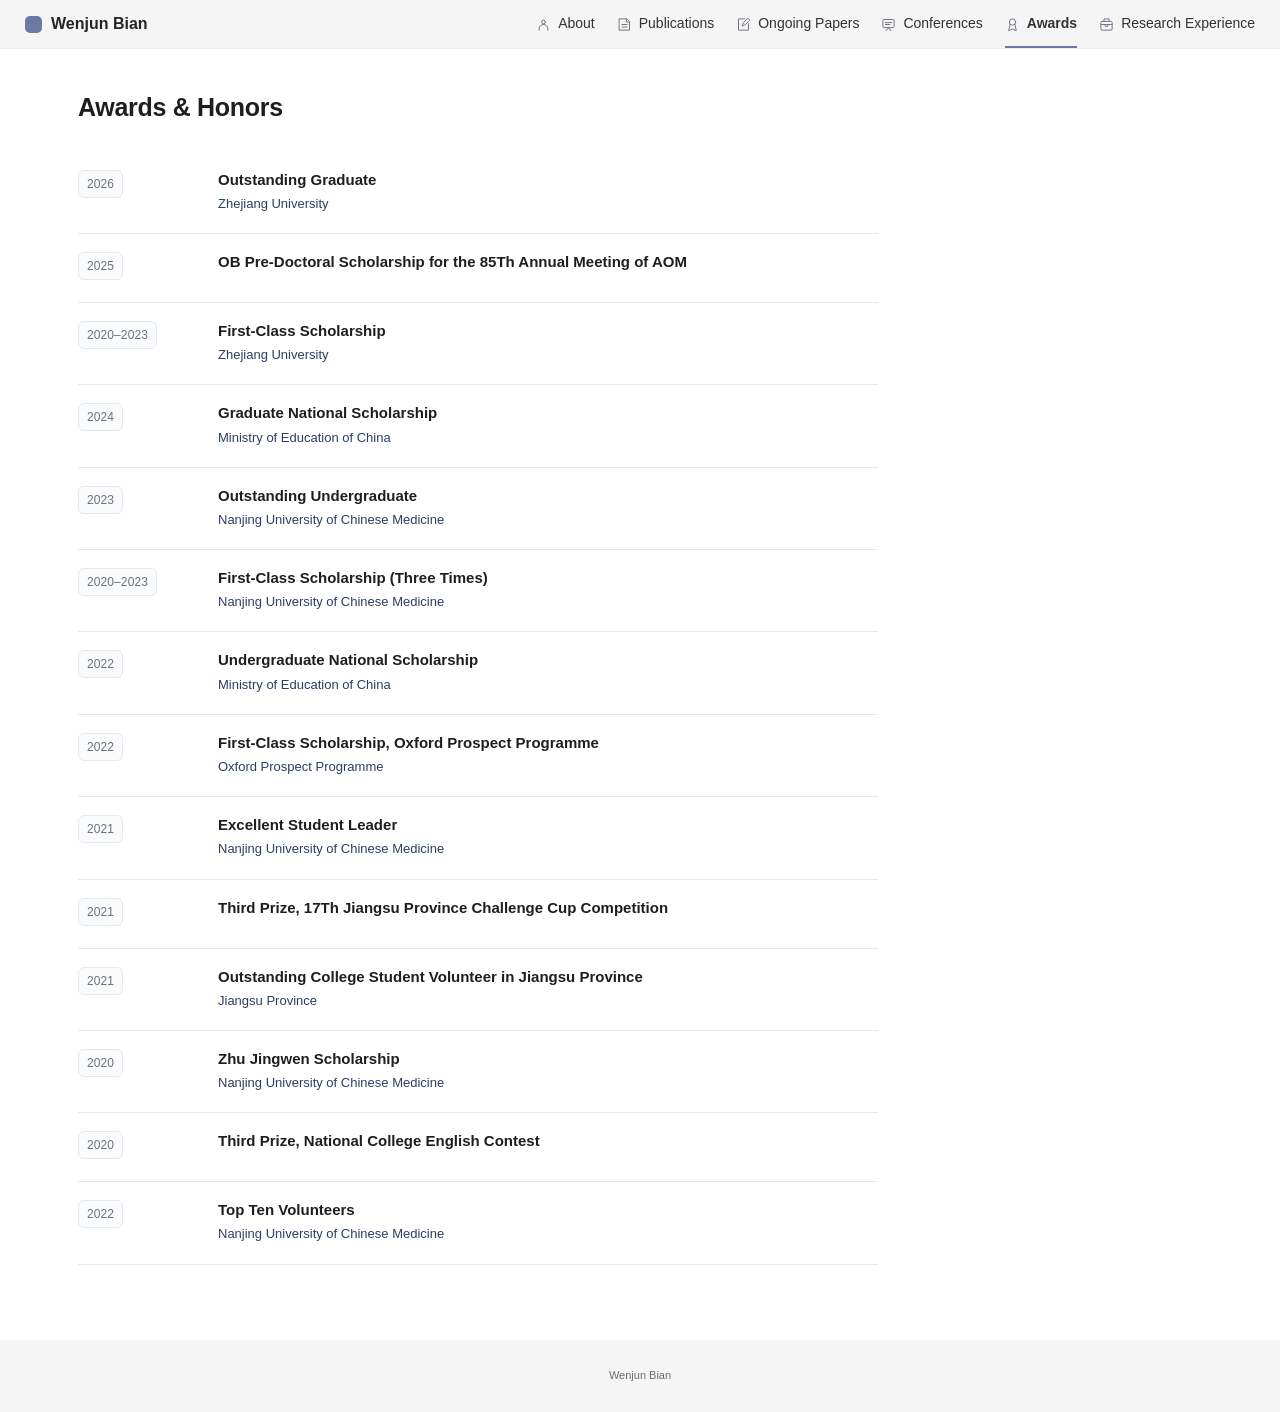
==== commit 147e74c4: "Update website from CV Board revision 281" ====
--- a/awards.html
+++ b/awards.html
@@ -1,4 +1,4 @@
 <!doctype html>
 <html lang="en"><head><meta charset="utf-8"><meta name="viewport" content="width=device-width,initial-scale=1"><meta name="referrer" content="no-referrer"><link rel="icon" href="data:image/svg+xml,%3Csvg%20xmlns%3D%22http%3A%2F%2Fwww.w3.org%2F2000%2Fsvg%22%20viewBox%3D%220%200%2032%2032%22%3E%3Crect%20x%3D%222%22%20y%3D%222%22%20width%3D%2228%22%20height%3D%2228%22%20rx%3D%228%22%20fill%3D%22%236a7ba2%22%2F%3E%3C%2Fsvg%3E"><title>Wenjun Bian · Awards</title><link rel="stylesheet" href="assets/site.css"></head>
 <!-- Layout adapted from Sunkanghong Wang / PaperMod. See THIRD-PARTY-NOTICES.txt. -->
-<body data-site-origin="https://wenjunbian.github.io" data-site-mode="package" data-current-page="awards"><a class="skip-link" href="#main">Skip to content</a><header class="site-header"><nav class="site-nav" aria-label="Main navigation"><a class="brand" href="index.html"><span class="brand-square" aria-hidden="true"></span>Wenjun Bian</a><ul class="site-menu"><li><a data-nav-page="about" href="index.html"><svg viewBox="0 0 24 24" fill="none" stroke="currentColor" stroke-width="1.6" stroke-linecap="round" stroke-linejoin="round" aria-hidden="true"><circle cx="12" cy="8" r="3"/><path d="M5 21v-2a7 7 0 0 1 14 0v2"/></svg>About</a></li><li><a data-nav-page="publications" href="publications.html"><svg viewBox="0 0 24 24" fill="none" stroke="currentColor" stroke-width="1.6" stroke-linecap="round" stroke-linejoin="round" aria-hidden="true"><path d="M4 3h12l4 4v14H4zM15 3v5h5M8 12h8M8 16h8"/></svg>Publications</a></li><li><a data-nav-page="ongoing-papers" href="ongoing-papers.html"><svg viewBox="0 0 24 24" fill="none" stroke="currentColor" stroke-width="1.6" stroke-linecap="round" stroke-linejoin="round" aria-hidden="true"><path d="M14 3H4v18h16V11M10 14l2-5 7-7 3 3-7 7z"/></svg>Ongoing Papers</a></li><li><a data-nav-page="conferences" href="conferences.html"><svg viewBox="0 0 24 24" fill="none" stroke="currentColor" stroke-width="1.6" stroke-linecap="round" stroke-linejoin="round" aria-hidden="true"><rect x="3" y="4" width="18" height="13" rx="2"/><path d="m8 22 4-5 4 5M7 9h10M7 12h7"/></svg>Conferences</a></li><li><a data-nav-page="awards" href="awards.html"><svg viewBox="0 0 24 24" fill="none" stroke="currentColor" stroke-width="1.6" stroke-linecap="round" stroke-linejoin="round" aria-hidden="true"><circle cx="12" cy="8" r="5"/><path d="m8 12-2 10 6-3 6 3-2-10"/></svg>Awards</a></li></ul></nav></header><main id="main"><section class="site-page paper-page" data-site-page="awards" aria-label="Awards"><div class="page-heading"><h1>Awards &amp; Honors</h1></div><div class="awards-list"><article class="award-row" id="record-hist-20261004-zju-unverified"><div><span class="experience-date">2026</span></div><div><h2>Outstanding Graduate</h2><div class="experience-subtitle">Zhejiang University</div></div></article><article class="award-row" id="record-award-1"><div><span class="experience-date">2025</span></div><div><h2>OB Pre-Doctoral Scholarship for the 85Th Annual Meeting of AOM</h2></div></article><article class="award-row" id="record-c56f3f80-ce73-41f7-b70e-3d2e5900a125"><div><span class="experience-date">2020–2023</span></div><div><h2>First-Class Scholarship</h2><div class="experience-subtitle">Zhejiang University</div></div></article><article class="award-row" id="record-award-2"><div><span class="experience-date">2024</span></div><div><h2>Graduate National Scholarship</h2><div class="experience-subtitle">Ministry of Education of China</div></div></article><article class="award-row" id="record-hist-20261004-outstanding-undergrad"><div><span class="experience-date">2023</span></div><div><h2>Outstanding Undergraduate</h2><div class="experience-subtitle">Nanjing University of Chinese Medicine</div></div></article><article class="award-row" id="record-hist-20261004-firstclass"><div><span class="experience-date">2020–2023</span></div><div><h2>First-Class Scholarship (Three Times)</h2><div class="experience-subtitle">Nanjing University of Chinese Medicine</div></div></article><article class="award-row" id="record-award-3"><div><span class="experience-date">2022</span></div><div><h2>Undergraduate National Scholarship</h2><div class="experience-subtitle">Ministry of Education of China</div></div></article><article class="award-row" id="record-hist-20261004-oxford-scholarship"><div><span class="experience-date">2022</span></div><div><h2>First-Class Scholarship, Oxford Prospect Programme</h2><div class="experience-subtitle">Oxford Prospect Programme</div></div></article><article class="award-row" id="record-hist-20261004-student-leader"><div><span class="experience-date">2021</span></div><div><h2>Excellent Student Leader</h2><div class="experience-subtitle">Nanjing University of Chinese Medicine</div></div></article><article class="award-row" id="record-hist-20261004-challenge-cup"><div><span class="experience-date">2021</span></div><div><h2>Third Prize, 17Th Jiangsu Province Challenge Cup Competition</h2></div></article><article class="award-row" id="record-hist-20261004-jiangsu-volunteer"><div><span class="experience-date">2021</span></div><div><h2>Outstanding College Student Volunteer in Jiangsu Province</h2><div class="experience-subtitle">Jiangsu Province</div></div></article><article class="award-row" id="record-hist-20261004-zhu"><div><span class="experience-date">2020</span></div><div><h2>Zhu Jingwen Scholarship</h2><div class="experience-subtitle">Nanjing University of Chinese Medicine</div></div></article><article class="award-row" id="record-hist-20261004-english-contest"><div><span class="experience-date">2020</span></div><div><h2>Third Prize, National College English Contest</h2></div></article><article class="award-row" id="record-hist-20261004-topten-volunteer"><div><span class="experience-date">2022</span></div><div><h2>Top Ten Volunteers</h2><div class="experience-subtitle">Nanjing University of Chinese Medicine</div></div></article></div></section></main><footer class="site-footer"><span>Wenjun Bian</span></footer><button class="back-to-top" type="button" data-back-to-top aria-label="Back to top">↑</button><div class="site-toast" role="status" aria-live="polite"></div><script src="assets/site.js"></script></body></html>+<body data-site-origin="https://wenjunbian.github.io" data-site-mode="package" data-current-page="awards"><a class="skip-link" href="#main">Skip to content</a><header class="site-header"><nav class="site-nav" aria-label="Main navigation"><a class="brand" href="index.html"><span class="brand-square" aria-hidden="true"></span>Wenjun Bian</a><ul class="site-menu"><li><a data-nav-page="about" href="index.html"><svg viewBox="0 0 24 24" fill="none" stroke="currentColor" stroke-width="1.6" stroke-linecap="round" stroke-linejoin="round" aria-hidden="true"><circle cx="12" cy="8" r="3"/><path d="M5 21v-2a7 7 0 0 1 14 0v2"/></svg>About</a></li><li><a data-nav-page="publications" href="publications.html"><svg viewBox="0 0 24 24" fill="none" stroke="currentColor" stroke-width="1.6" stroke-linecap="round" stroke-linejoin="round" aria-hidden="true"><path d="M4 3h12l4 4v14H4zM15 3v5h5M8 12h8M8 16h8"/></svg>Publications</a></li><li><a data-nav-page="ongoing-papers" href="ongoing-papers.html"><svg viewBox="0 0 24 24" fill="none" stroke="currentColor" stroke-width="1.6" stroke-linecap="round" stroke-linejoin="round" aria-hidden="true"><path d="M14 3H4v18h16V11M10 14l2-5 7-7 3 3-7 7z"/></svg>Ongoing Papers</a></li><li><a data-nav-page="conferences" href="conferences.html"><svg viewBox="0 0 24 24" fill="none" stroke="currentColor" stroke-width="1.6" stroke-linecap="round" stroke-linejoin="round" aria-hidden="true"><rect x="3" y="4" width="18" height="13" rx="2"/><path d="m8 22 4-5 4 5M7 9h10M7 12h7"/></svg>Conferences</a></li><li><a data-nav-page="awards" href="awards.html"><svg viewBox="0 0 24 24" fill="none" stroke="currentColor" stroke-width="1.6" stroke-linecap="round" stroke-linejoin="round" aria-hidden="true"><circle cx="12" cy="8" r="5"/><path d="m8 12-2 10 6-3 6 3-2-10"/></svg>Awards</a></li><li><a data-nav-page="research-experience" href="research-experience.html"><svg viewBox="0 0 24 24" fill="none" stroke="currentColor" stroke-width="1.6" stroke-linecap="round" stroke-linejoin="round" aria-hidden="true"><rect x="3" y="7" width="18" height="14" rx="2"/><path d="M8 7V3h8v4M3 12h18M10 12v3h4v-3"/></svg>Research Experience</a></li></ul></nav></header><main id="main"><section class="site-page paper-page" data-site-page="awards" aria-label="Awards"><div class="page-heading"><h1>Awards &amp; Honors</h1></div><div class="awards-list"><article class="award-row" id="record-hist-20261004-zju-unverified"><div><span class="experience-date">2026</span></div><div><h2>Outstanding Graduate</h2><div class="experience-subtitle">Zhejiang University</div></div></article><article class="award-row" id="record-award-1"><div><span class="experience-date">2025</span></div><div><h2>OB Pre-Doctoral Scholarship for the 85Th Annual Meeting of AOM</h2></div></article><article class="award-row" id="record-c56f3f80-ce73-41f7-b70e-3d2e5900a125"><div><span class="experience-date">2020–2023</span></div><div><h2>First-Class Scholarship</h2><div class="experience-subtitle">Zhejiang University</div></div></article><article class="award-row" id="record-award-2"><div><span class="experience-date">2024</span></div><div><h2>Graduate National Scholarship</h2><div class="experience-subtitle">Ministry of Education of China</div></div></article><article class="award-row" id="record-hist-20261004-outstanding-undergrad"><div><span class="experience-date">2023</span></div><div><h2>Outstanding Undergraduate</h2><div class="experience-subtitle">Nanjing University of Chinese Medicine</div></div></article><article class="award-row" id="record-hist-20261004-firstclass"><div><span class="experience-date">2020–2023</span></div><div><h2>First-Class Scholarship (Three Times)</h2><div class="experience-subtitle">Nanjing University of Chinese Medicine</div></div></article><article class="award-row" id="record-award-3"><div><span class="experience-date">2022</span></div><div><h2>Undergraduate National Scholarship</h2><div class="experience-subtitle">Ministry of Education of China</div></div></article><article class="award-row" id="record-hist-20261004-oxford-scholarship"><div><span class="experience-date">2022</span></div><div><h2>First-Class Scholarship, Oxford Prospect Programme</h2><div class="experience-subtitle">Oxford Prospect Programme</div></div></article><article class="award-row" id="record-hist-20261004-student-leader"><div><span class="experience-date">2021</span></div><div><h2>Excellent Student Leader</h2><div class="experience-subtitle">Nanjing University of Chinese Medicine</div></div></article><article class="award-row" id="record-hist-20261004-challenge-cup"><div><span class="experience-date">2021</span></div><div><h2>Third Prize, 17Th Jiangsu Province Challenge Cup Competition</h2></div></article><article class="award-row" id="record-hist-20261004-jiangsu-volunteer"><div><span class="experience-date">2021</span></div><div><h2>Outstanding College Student Volunteer in Jiangsu Province</h2><div class="experience-subtitle">Jiangsu Province</div></div></article><article class="award-row" id="record-hist-20261004-zhu"><div><span class="experience-date">2020</span></div><div><h2>Zhu Jingwen Scholarship</h2><div class="experience-subtitle">Nanjing University of Chinese Medicine</div></div></article><article class="award-row" id="record-hist-20261004-english-contest"><div><span class="experience-date">2020</span></div><div><h2>Third Prize, National College English Contest</h2></div></article><article class="award-row" id="record-hist-20261004-topten-volunteer"><div><span class="experience-date">2022</span></div><div><h2>Top Ten Volunteers</h2><div class="experience-subtitle">Nanjing University of Chinese Medicine</div></div></article></div></section></main><footer class="site-footer"><span>Wenjun Bian</span></footer><button class="back-to-top" type="button" data-back-to-top aria-label="Back to top">↑</button><div class="site-toast" role="status" aria-live="polite"></div><script src="assets/site.js"></script></body></html>
